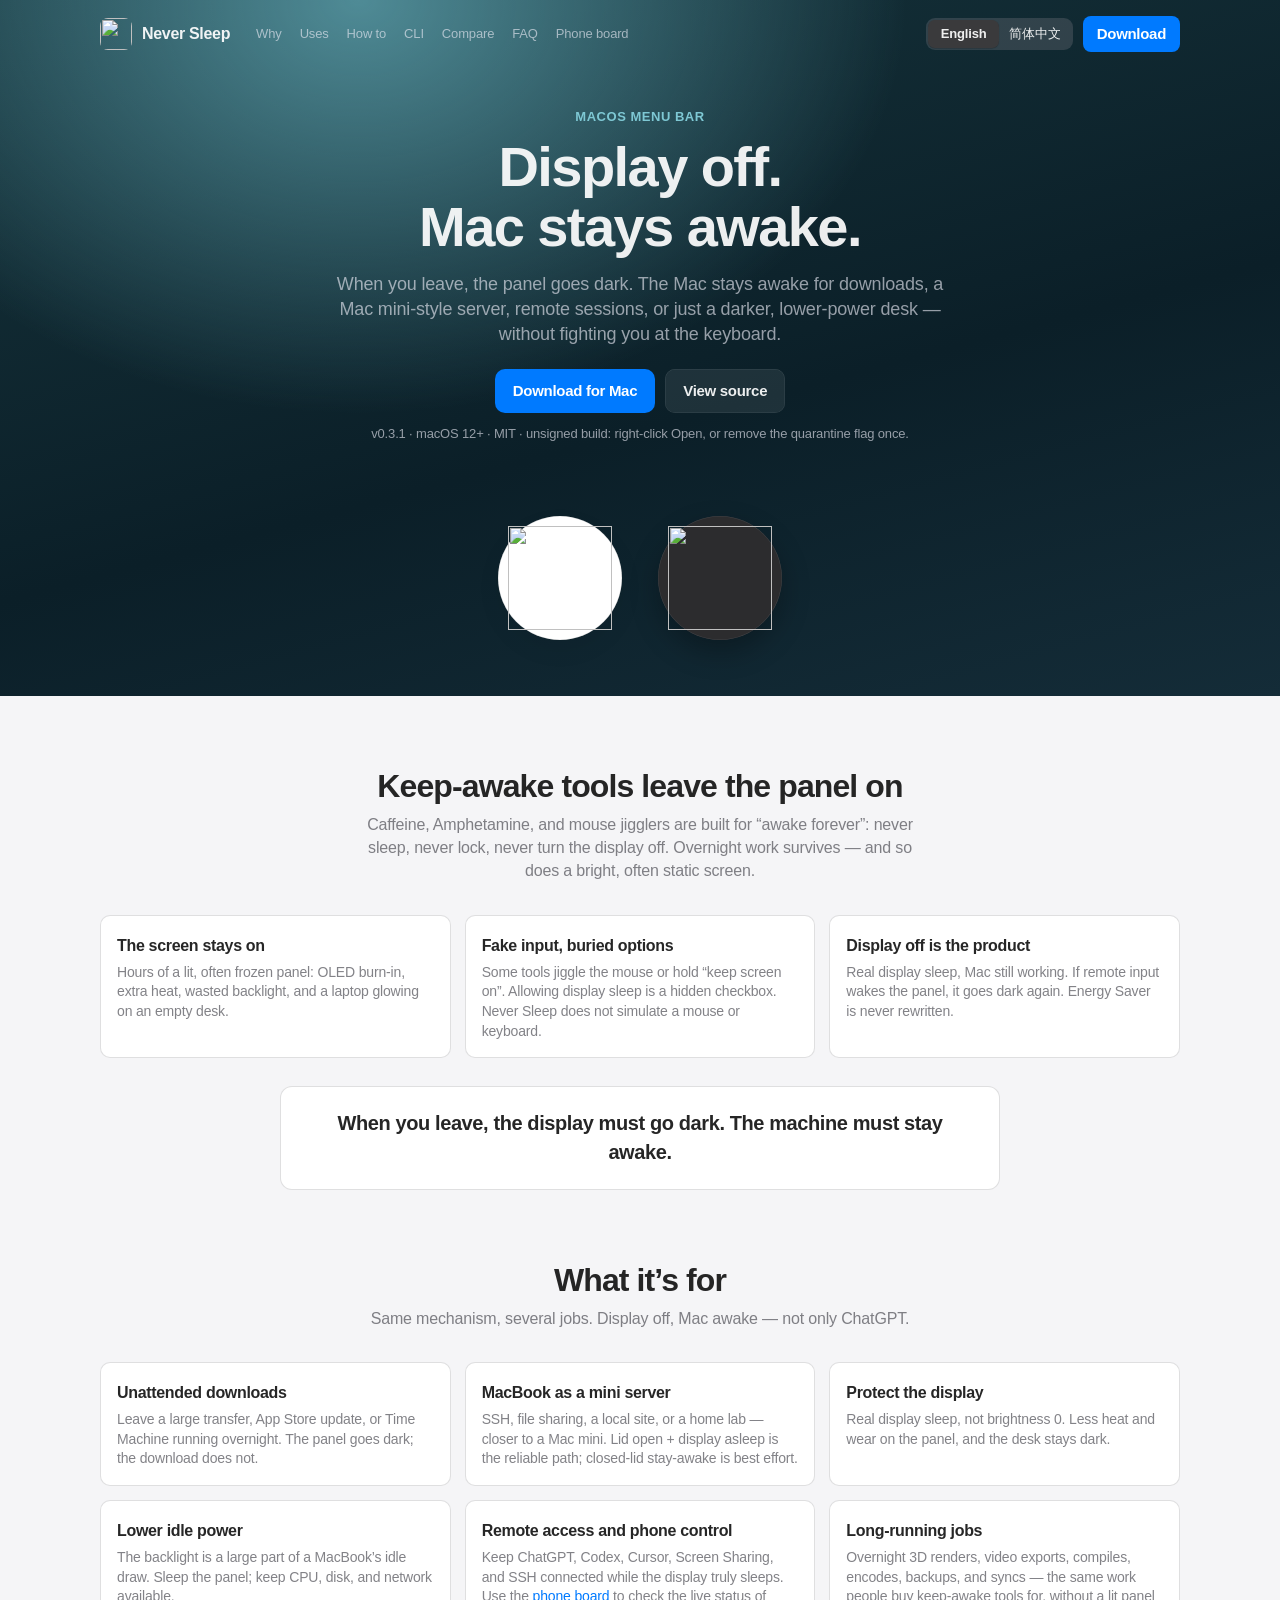
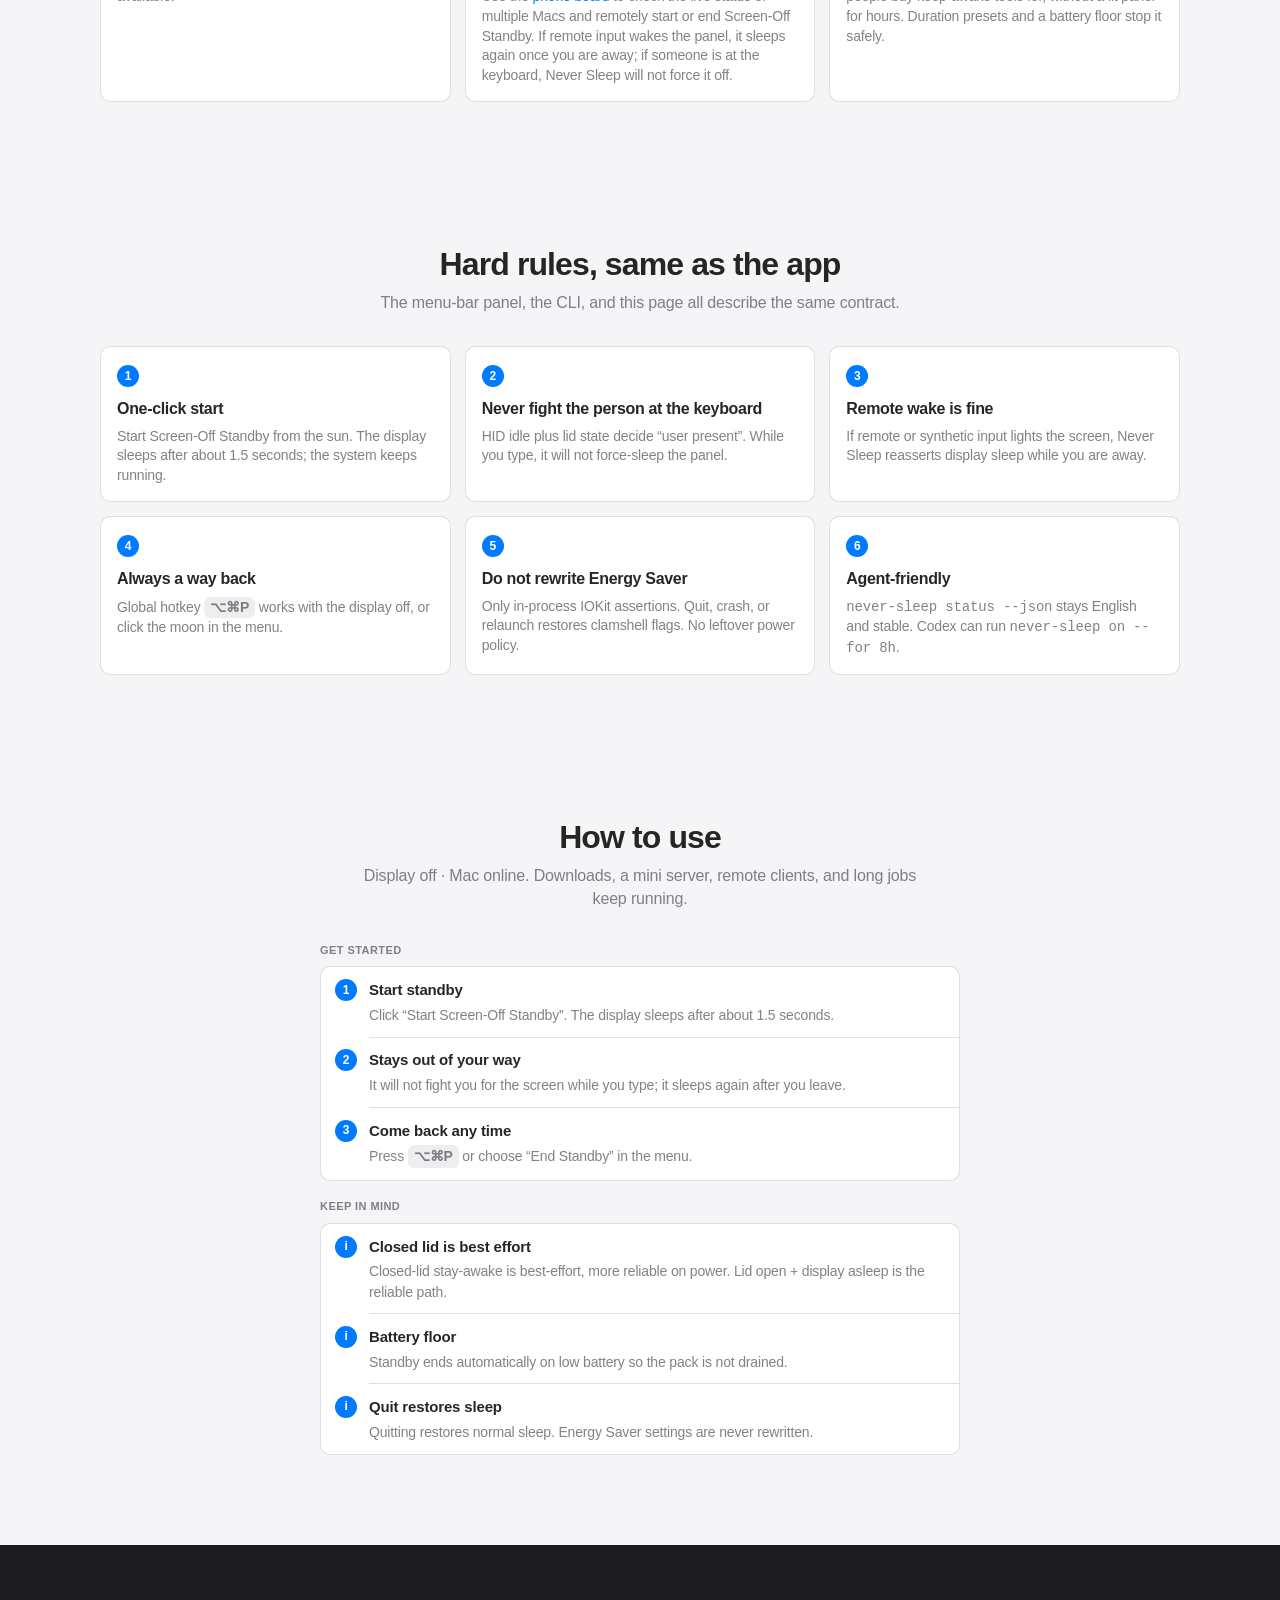
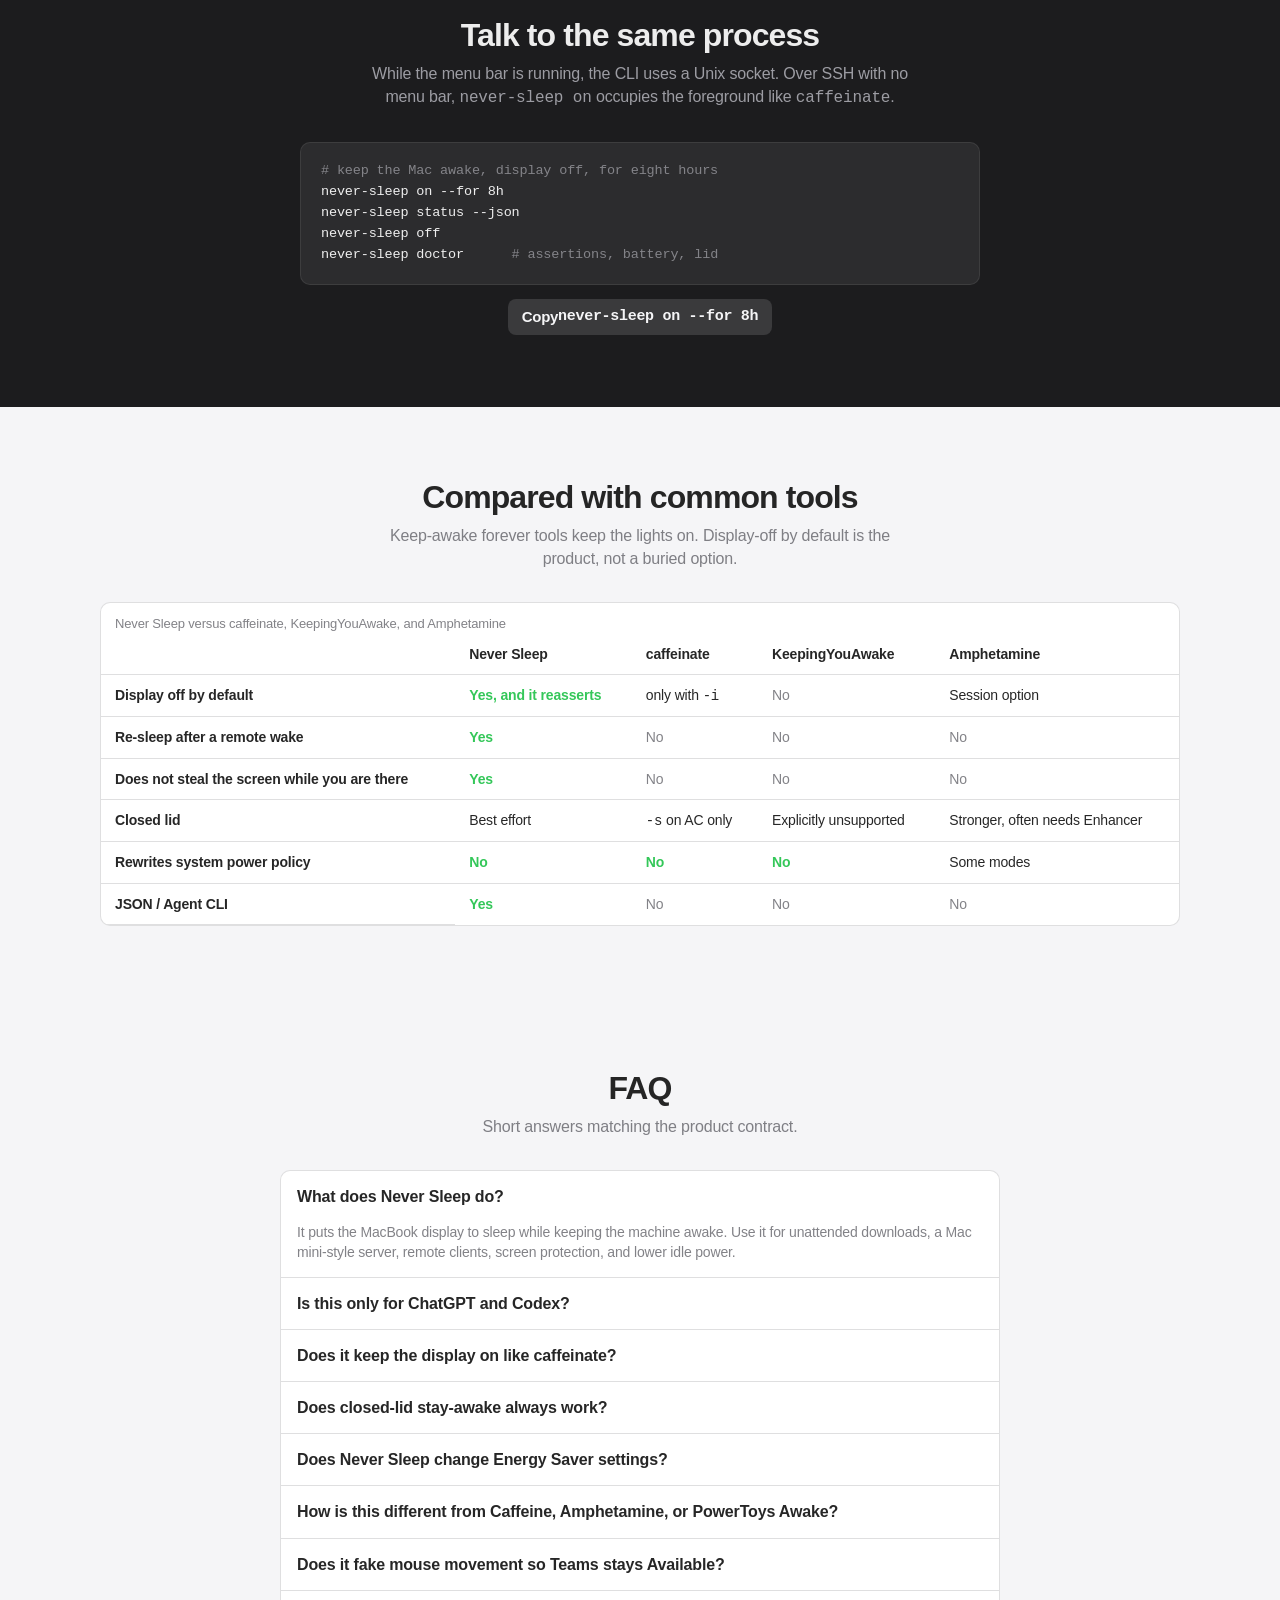
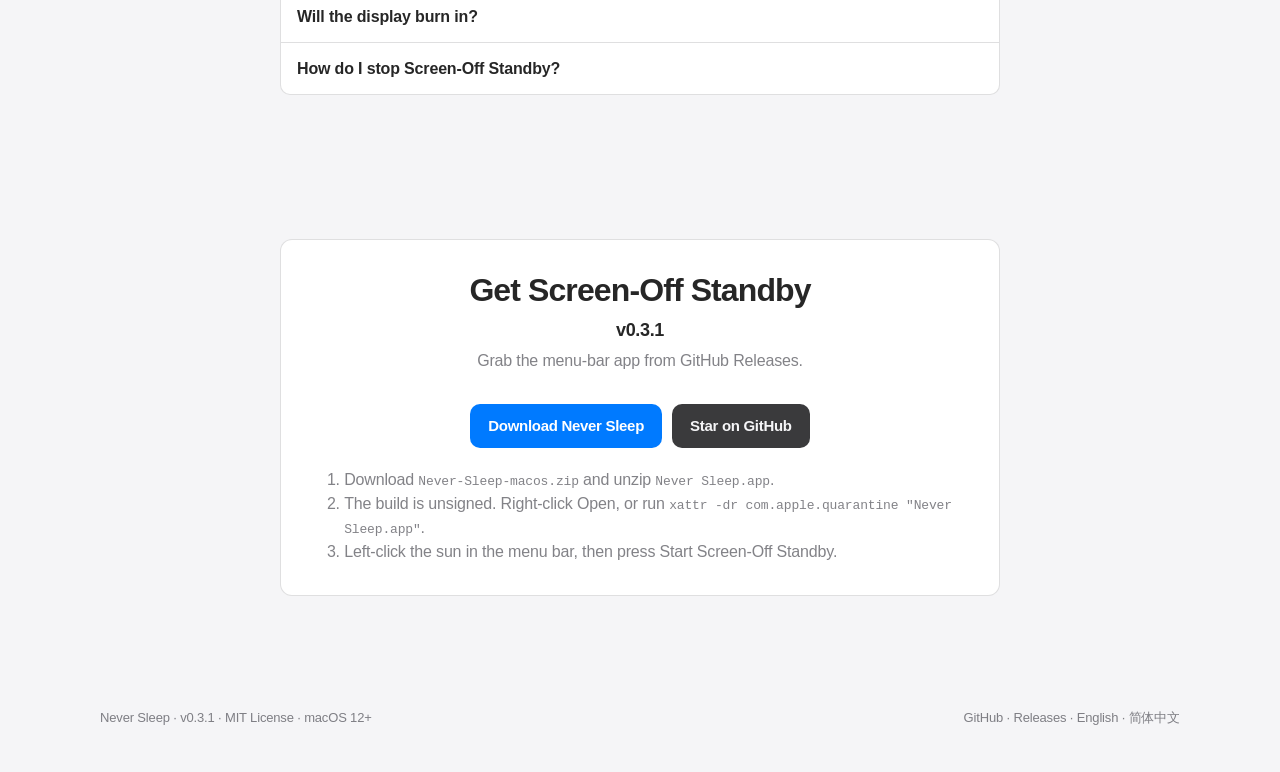
==== site/index.html @ 39f4ade2 "Bump version to 0.3.1 in Cargo files and update documentation" ====
<!DOCTYPE html>
<html lang="en">
<head>
  <meta charset="utf-8">
  <meta name="viewport" content="width=device-width, initial-scale=1">
  <title>Never Sleep — Display off, Mac stays awake</title>
  <meta name="description" content="Never Sleep keeps a MacBook awake with the display off — for downloads, a Mac mini-style server, remote sessions, and a darker, lower-power desk. One click from the menu bar. No Energy Saver rewrite.">
  <meta name="robots" content="index, follow">
  <meta name="theme-color" content="#0b1f28">
  <meta name="author" content="SeasonXue">
  <link rel="canonical" href="https://xyz-ai.app/never-sleep/">
  <link rel="alternate" hreflang="en" href="https://xyz-ai.app/never-sleep/">
  <link rel="alternate" hreflang="zh-Hans" href="https://xyz-ai.app/never-sleep/zh/">
  <link rel="alternate" hreflang="x-default" href="https://xyz-ai.app/never-sleep/">
  <link rel="icon" type="image/png" href="assets/favicon.png">
  <link rel="apple-touch-icon" href="assets/apple-touch-icon.png">
  <link rel="manifest" href="manifest.webmanifest">
  <meta property="og:type" content="website">
  <meta property="og:site_name" content="Never Sleep">
  <meta property="og:locale" content="en_US">
  <meta property="og:locale:alternate" content="zh_CN">
  <meta property="og:title" content="Never Sleep — Display off, Mac stays awake">
  <meta property="og:description" content="Keep a MacBook awake with the display off — downloads, a Mac mini-style server, remote sessions, or a darker desk. Menu bar one-click, Agent-friendly CLI.">
  <meta property="og:url" content="https://xyz-ai.app/never-sleep/">
  <meta property="og:image" content="https://xyz-ai.app/never-sleep/assets/og.png">
  <meta property="og:image:width" content="1200">
  <meta property="og:image:height" content="630">
  <meta property="og:image:alt" content="Never Sleep: engraved sun and moon beside the words Display off. Mac stays awake.">
  <meta name="twitter:card" content="summary_large_image">
  <meta name="twitter:title" content="Never Sleep — Display off, Mac stays awake">
  <meta name="twitter:description" content="Keep a MacBook awake with the display off — downloads, a mini server, remote sessions, or a darker desk.">
  <meta name="twitter:image" content="https://xyz-ai.app/never-sleep/assets/og.png">
  <link rel="stylesheet" href="assets/style.css">
  <script type="application/ld+json">
  {
    "@context": "https://schema.org",
    "@graph": [
      {
        "@type": "SoftwareApplication",
        "name": "Never Sleep",
        "description": "Keep a MacBook awake with the display off for unattended downloads, a Mac mini-style server, remote sessions, and a darker, lower-power desk.",
        "url": "https://xyz-ai.app/never-sleep/",
        "downloadUrl": "https://github.com/SeasonXue/mac-never-sleep/releases/latest",
        "image": "https://xyz-ai.app/never-sleep/assets/og.png",
        "applicationCategory": "UtilitiesApplication",
        "operatingSystem": "macOS 12+",
        "softwareVersion": "0.3.1",
        "inLanguage": ["en", "zh-Hans"],
        "license": "https://github.com/SeasonXue/mac-never-sleep/blob/main/LICENSE",
        "author": {
          "@type": "Person",
          "name": "SeasonXue",
          "url": "https://github.com/SeasonXue"
        },
        "offers": {
          "@type": "Offer",
          "price": "0",
          "priceCurrency": "USD"
        }
      },
      {
        "@type": "WebSite",
        "name": "Never Sleep",
        "url": "https://xyz-ai.app/never-sleep/",
        "inLanguage": "en",
        "publisher": { "@type": "Person", "name": "SeasonXue" }
      },
      {
        "@type": "FAQPage",
        "mainEntity": [
          {
            "@type": "Question",
            "name": "What does Never Sleep do?",
            "acceptedAnswer": {
              "@type": "Answer",
              "text": "It puts the MacBook display to sleep while keeping the machine awake. Use it for unattended downloads, a Mac mini-style server, remote clients, screen protection, and lower idle power."
            }
          },
          {
            "@type": "Question",
            "name": "Is this only for ChatGPT and Codex?",
            "acceptedAnswer": {
              "@type": "Answer",
              "text": "No. Remote agents are one job. People also use it for unattended downloads, leaving a MacBook running like a Mac mini, protecting the panel, and cutting idle power."
            }
          },
          {
            "@type": "Question",
            "name": "Does it keep the display on like caffeinate?",
            "acceptedAnswer": {
              "@type": "Answer",
              "text": "No. The default path is real display sleep, then it reasserts sleep if a remote agent wakes the panel while you are away."
            }
          },
          {
            "@type": "Question",
            "name": "Does closed-lid stay-awake always work?",
            "acceptedAnswer": {
              "@type": "Answer",
              "text": "Closed-lid stay-awake is best effort. Lid open plus display asleep is the reliable path."
            }
          },
          {
            "@type": "Question",
            "name": "Does Never Sleep change Energy Saver settings?",
            "acceptedAnswer": {
              "@type": "Answer",
              "text": "No. It only takes in-process IOKit assertions. Quit, crash, or relaunch restores clamshell flags. Energy Saver is never rewritten."
            }
          },
          {
            "@type": "Question",
            "name": "How is this different from Caffeine, Amphetamine, or PowerToys Awake?",
            "acceptedAnswer": {
              "@type": "Answer",
              "text": "Keep-awake tools keep the machine from sleeping. Many also keep the display on; PowerToys Awake only does that when Keep screen on is checked. Never Sleep keeps the Mac awake and puts the display to sleep. It does not simulate a mouse or keyboard, it reasserts display sleep if a remote session wakes the panel, and it never rewrites Energy Saver."
            }
          },
          {
            "@type": "Question",
            "name": "Does it fake mouse movement so Teams stays Available?",
            "acceptedAnswer": {
              "@type": "Answer",
              "text": "No. It does not simulate a mouse or keyboard. Presence spoofing is not a feature. HID idle still means a person is away."
            }
          },
          {
            "@type": "Question",
            "name": "Will the display burn in?",
            "acceptedAnswer": {
              "@type": "Answer",
              "text": "The default path is real display sleep, not a static bright frame. Overnight work does not leave the panel on for hours."
            }
          },
          {
            "@type": "Question",
            "name": "How do I stop Screen-Off Standby?",
            "acceptedAnswer": {
              "@type": "Answer",
              "text": "Press Option-Command-P, click End Standby in the menu bar, or run never-sleep off."
            }
          }
        ]
      }
    ]
  }
  </script>
</head>
<body>
  <a class="skip" href="#main">Skip to content</a>
  <header class="hero">
    <div class="wrap">
      <div class="nav">
        <a class="brand" href="./">
          <img src="assets/app-icon.png" width="32" height="32" alt="">
          <span class="brand-name">Never Sleep</span>
        </a>
        <nav class="nav-links" aria-label="Page">
          <a href="#why">Why</a>
          <a href="#uses">Uses</a>
          <a href="#how">How to</a>
          <a href="#cli">CLI</a>
          <a href="#compare">Compare</a>
          <a href="#faq">FAQ</a>
          <a href="board/">Phone board</a>
        </nav>
        <div class="nav-end">
          <div class="language-row" role="navigation" aria-label="Language">
            <a class="selected" href="./" aria-current="page">English</a>
            <a href="zh/" lang="zh-Hans" hreflang="zh-Hans">简体中文</a>
          </div>
          <a class="btn btn-primary" href="https://github.com/SeasonXue/mac-never-sleep/releases/latest">Download</a>
        </div>
      </div>
      <div class="hero-copy">
        <p class="kicker">macOS menu bar</p>
        <h1>Display off.<br>Mac stays awake.</h1>
        <p class="lede">When you leave, the panel goes dark. The Mac stays awake for downloads, a Mac mini-style server, remote sessions, or just a darker, lower-power desk — without fighting you at the keyboard.</p>
        <div class="cta-row">
          <a class="btn btn-primary btn-lg" href="https://github.com/SeasonXue/mac-never-sleep/releases/latest">Download for Mac</a>
          <a class="btn btn-ghost btn-lg" href="https://github.com/SeasonXue/mac-never-sleep">View source</a>
        </div>
        <p class="fine"><span data-release-tag>v0.3.1</span> · macOS 12+ · MIT · unsigned build: right-click Open, or remove the quarantine flag once.</p>
      </div>
      <div class="hero-stage">
        <div class="celestial" aria-hidden="true">
          <div class="coin sun"><img src="assets/sun.png" alt=""></div>
          <div class="coin moon"><img src="assets/moon.png" alt=""></div>
        </div>
      </div>
    </div>
  </header>

  <main id="main">
    <section class="section" id="why">
      <div class="wrap">
        <h2>Keep-awake tools leave the panel on</h2>
        <p class="section-lead">Caffeine, Amphetamine, and mouse jigglers are built for “awake forever”: never sleep, never lock, never turn the display off. Overnight work survives — and so does a bright, often static screen.</p>
        <div class="grid">
          <article class="card feature">
            <h3>The screen stays on</h3>
            <p>Hours of a lit, often frozen panel: OLED burn-in, extra heat, wasted backlight, and a laptop glowing on an empty desk.</p>
          </article>
          <article class="card feature">
            <h3>Fake input, buried options</h3>
            <p>Some tools jiggle the mouse or hold “keep screen on”. Allowing display sleep is a hidden checkbox. Never Sleep does not simulate a mouse or keyboard.</p>
          </article>
          <article class="card feature">
            <h3>Display off is the product</h3>
            <p>Real display sleep, Mac still working. If remote input wakes the panel, it goes dark again. Energy Saver is never rewritten.</p>
          </article>
        </div>
        <blockquote class="quote">When you leave, the display must go dark. The machine must stay awake.</blockquote>
      </div>
    </section>

    <section class="section" id="uses" style="padding-top:0">
      <div class="wrap">
        <h2>What it’s for</h2>
        <p class="section-lead">Same mechanism, several jobs. Display off, Mac awake — not only ChatGPT.</p>
        <div class="grid">
          <article class="card feature">
            <h3>Unattended downloads</h3>
            <p>Leave a large transfer, App Store update, or Time Machine running overnight. The panel goes dark; the download does not.</p>
          </article>
          <article class="card feature">
            <h3>MacBook as a mini server</h3>
            <p>SSH, file sharing, a local site, or a home lab — closer to a Mac mini. Lid open + display asleep is the reliable path; closed-lid stay-awake is best effort.</p>
          </article>
          <article class="card feature">
            <h3>Protect the display</h3>
            <p>Real display sleep, not brightness 0. Less heat and wear on the panel, and the desk stays dark.</p>
          </article>
          <article class="card feature">
            <h3>Lower idle power</h3>
            <p>The backlight is a large part of a MacBook’s idle draw. Sleep the panel; keep CPU, disk, and network available.</p>
          </article>
          <article class="card feature">
            <h3>Remote access and phone control</h3>
            <p>Keep ChatGPT, Codex, Cursor, Screen Sharing, and SSH connected while the display truly sleeps. Use the <a href="board/">phone board</a> to check the live status of multiple Macs and remotely start or end Screen-Off Standby. If remote input wakes the panel, it sleeps again once you are away; if someone is at the keyboard, Never Sleep will not force it off.</p>
          </article>
          <article class="card feature">
            <h3>Long-running jobs</h3>
            <p>Overnight 3D renders, video exports, compiles, encodes, backups, and syncs — the same work people buy keep-awake tools for, without a lit panel for hours. Duration presets and a battery floor stop it safely.</p>
          </article>
        </div>
      </div>
    </section>

    <section class="section" id="features">
      <div class="wrap">
        <h2>Hard rules, same as the app</h2>
        <p class="section-lead">The menu-bar panel, the CLI, and this page all describe the same contract.</p>
        <div class="grid">
          <article class="card feature">
            <span class="index">1</span>
            <h3>One-click start</h3>
            <p>Start Screen-Off Standby from the sun. The display sleeps after about 1.5 seconds; the system keeps running.</p>
          </article>
          <article class="card feature">
            <span class="index">2</span>
            <h3>Never fight the person at the keyboard</h3>
            <p>HID idle plus lid state decide “user present”. While you type, it will not force-sleep the panel.</p>
          </article>
          <article class="card feature">
            <span class="index">3</span>
            <h3>Remote wake is fine</h3>
            <p>If remote or synthetic input lights the screen, Never Sleep reasserts display sleep while you are away.</p>
          </article>
          <article class="card feature">
            <span class="index">4</span>
            <h3>Always a way back</h3>
            <p>Global hotkey <kbd>⌥⌘P</kbd> works with the display off, or click the moon in the menu.</p>
          </article>
          <article class="card feature">
            <span class="index">5</span>
            <h3>Do not rewrite Energy Saver</h3>
            <p>Only in-process IOKit assertions. Quit, crash, or relaunch restores clamshell flags. No leftover power policy.</p>
          </article>
          <article class="card feature">
            <span class="index">6</span>
            <h3>Agent-friendly</h3>
            <p><code>never-sleep status --json</code> stays English and stable. Codex can run <code>never-sleep on --for 8h</code>.</p>
          </article>
        </div>
      </div>
    </section>

    <section class="section" id="how">
      <div class="wrap">
        <h2>How to use</h2>
        <p class="section-lead">Display off · Mac online. Downloads, a mini server, remote clients, and long jobs keep running.</p>
        <p class="help-section">Get started</p>
        <div class="card steps">
          <div class="help-item">
            <span class="index">1</span>
            <div>
              <h3>Start standby</h3>
              <p>Click “Start Screen-Off Standby”. The display sleeps after about 1.5 seconds.</p>
            </div>
          </div>
          <div class="help-item">
            <span class="index">2</span>
            <div>
              <h3>Stays out of your way</h3>
              <p>It will not fight you for the screen while you type; it sleeps again after you leave.</p>
            </div>
          </div>
          <div class="help-item">
            <span class="index">3</span>
            <div>
              <h3>Come back any time</h3>
              <p>Press <kbd>⌥⌘P</kbd> or choose “End Standby” in the menu.</p>
            </div>
          </div>
        </div>
        <p class="help-section">Keep in mind</p>
        <div class="card steps">
          <div class="help-item">
            <span class="index" aria-hidden="true">i</span>
            <div>
              <h3>Closed lid is best effort</h3>
              <p>Closed-lid stay-awake is best-effort, more reliable on power. Lid open + display asleep is the reliable path.</p>
            </div>
          </div>
          <div class="help-item">
            <span class="index" aria-hidden="true">i</span>
            <div>
              <h3>Battery floor</h3>
              <p>Standby ends automatically on low battery so the pack is not drained.</p>
            </div>
          </div>
          <div class="help-item">
            <span class="index" aria-hidden="true">i</span>
            <div>
              <h3>Quit restores sleep</h3>
              <p>Quitting restores normal sleep. Energy Saver settings are never rewritten.</p>
            </div>
          </div>
        </div>
      </div>
    </section>

    <section class="section cli" id="cli">
      <div class="wrap">
        <h2>Talk to the same process</h2>
        <p class="section-lead">While the menu bar is running, the CLI uses a Unix socket. Over SSH with no menu bar, <code>never-sleep on</code> occupies the foreground like <code>caffeinate</code>.</p>
        <div class="terminal">
          <pre><span class="cmt"># keep the Mac awake, display off, for eight hours</span>
never-sleep on --for 8h
never-sleep status --json
never-sleep off
never-sleep doctor      <span class="cmt"># assertions, battery, lid</span></pre>
        </div>
        <div class="copy-row">
          <button class="btn btn-dark" type="button" data-copy="never-sleep on --for 8h">Copy <code>never-sleep on --for 8h</code></button>
        </div>
      </div>
    </section>

    <section class="section" id="compare">
      <div class="wrap">
        <h2>Compared with common tools</h2>
        <p class="section-lead">Keep-awake forever tools keep the lights on. Display-off by default is the product, not a buried option.</p>
        <div class="table-wrap">
          <table>
            <caption>Never Sleep versus caffeinate, KeepingYouAwake, and Amphetamine</caption>
            <thead>
              <tr>
                <th scope="col"></th>
                <th scope="col">Never Sleep</th>
                <th scope="col">caffeinate</th>
                <th scope="col">KeepingYouAwake</th>
                <th scope="col">Amphetamine</th>
              </tr>
            </thead>
            <tbody>
              <tr>
                <th scope="row">Display off by default</th>
                <td class="yes">Yes, and it reasserts</td>
                <td>only with <code>-i</code></td>
                <td class="no">No</td>
                <td>Session option</td>
              </tr>
              <tr>
                <th scope="row">Re-sleep after a remote wake</th>
                <td class="yes">Yes</td>
                <td class="no">No</td>
                <td class="no">No</td>
                <td class="no">No</td>
              </tr>
              <tr>
                <th scope="row">Does not steal the screen while you are there</th>
                <td class="yes">Yes</td>
                <td class="no">No</td>
                <td class="no">No</td>
                <td class="no">No</td>
              </tr>
              <tr>
                <th scope="row">Closed lid</th>
                <td>Best effort</td>
                <td><code>-s</code> on AC only</td>
                <td>Explicitly unsupported</td>
                <td>Stronger, often needs Enhancer</td>
              </tr>
              <tr>
                <th scope="row">Rewrites system power policy</th>
                <td class="yes">No</td>
                <td class="yes">No</td>
                <td class="yes">No</td>
                <td>Some modes</td>
              </tr>
              <tr>
                <th scope="row">JSON / Agent CLI</th>
                <td class="yes">Yes</td>
                <td class="no">No</td>
                <td class="no">No</td>
                <td class="no">No</td>
              </tr>
            </tbody>
          </table>
        </div>
      </div>
    </section>

    <section class="section" id="faq">
      <div class="wrap">
        <h2>FAQ</h2>
        <p class="section-lead">Short answers matching the product contract.</p>
        <div class="faq">
          <details open>
            <summary>What does Never Sleep do?</summary>
            <p>It puts the MacBook display to sleep while keeping the machine awake. Use it for unattended downloads, a Mac mini-style server, remote clients, screen protection, and lower idle power.</p>
          </details>
          <details>
            <summary>Is this only for ChatGPT and Codex?</summary>
            <p>No. Remote agents are one job. People also use it for unattended downloads, leaving a MacBook running like a Mac mini, protecting the panel, and cutting idle power.</p>
          </details>
          <details>
            <summary>Does it keep the display on like caffeinate?</summary>
            <p>No. The default path is real display sleep, then it reasserts sleep if a remote agent wakes the panel while you are away.</p>
          </details>
          <details>
            <summary>Does closed-lid stay-awake always work?</summary>
            <p>Closed-lid stay-awake is best effort. Lid open plus display asleep is the reliable path.</p>
          </details>
          <details>
            <summary>Does Never Sleep change Energy Saver settings?</summary>
            <p>No. It only takes in-process IOKit assertions. Quit, crash, or relaunch restores clamshell flags. Energy Saver is never rewritten.</p>
          </details>
          <details>
            <summary>How is this different from Caffeine, Amphetamine, or PowerToys Awake?</summary>
            <p>Keep-awake tools keep the machine from sleeping. Many also keep the display on; PowerToys Awake only does that when Keep screen on is checked. Never Sleep keeps the Mac awake and puts the display to sleep. It does not simulate a mouse or keyboard, it reasserts display sleep if a remote session wakes the panel, and it never rewrites Energy Saver.</p>
          </details>
          <details>
            <summary>Does it fake mouse movement so Teams stays Available?</summary>
            <p>No. It does not simulate a mouse or keyboard. Presence spoofing is not a feature. HID idle still means a person is away.</p>
          </details>
          <details>
            <summary>Will the display burn in?</summary>
            <p>The default path is real display sleep, not a static bright frame. Overnight work does not leave the panel on for hours.</p>
          </details>
          <details>
            <summary>How do I stop Screen-Off Standby?</summary>
            <p>Press <kbd>⌥⌘P</kbd>, click End Standby in the menu bar, or run <code>never-sleep off</code>.</p>
          </details>
        </div>
      </div>
    </section>

    <section class="section get" id="download">
      <div class="wrap">
        <div class="card-block">
          <h2>Get Screen-Off Standby</h2>
          <p class="release-ver"><a href="https://github.com/SeasonXue/mac-never-sleep/releases/latest" data-release-tag>v0.3.1</a></p>
          <p class="section-lead">Grab the menu-bar app from GitHub Releases.</p>
          <div class="cta-row">
            <a class="btn btn-primary btn-lg" href="https://github.com/SeasonXue/mac-never-sleep/releases/latest">Download Never Sleep</a>
            <a class="btn btn-dark btn-lg" href="https://github.com/SeasonXue/mac-never-sleep">Star on GitHub</a>
          </div>
          <ol>
            <li>Download <code>Never-Sleep-macos.zip</code> and unzip <code>Never Sleep.app</code>.</li>
            <li>The build is unsigned. Right-click Open, or run <code>xattr -dr com.apple.quarantine "Never Sleep.app"</code>.</li>
            <li>Left-click the sun in the menu bar, then press Start Screen-Off Standby.</li>
          </ol>
        </div>
      </div>
    </section>
  </main>

  <footer class="site-footer">
    <div class="wrap">
      <p>Never Sleep · <span data-release-tag>v0.3.1</span> · MIT License · macOS 12+</p>
      <p>
        <a href="https://github.com/SeasonXue/mac-never-sleep">GitHub</a>
        · <a href="https://github.com/SeasonXue/mac-never-sleep/releases/latest">Releases</a>
        · <a href="./">English</a>
        · <a href="zh/" lang="zh-Hans" hreflang="zh-Hans">简体中文</a>
      </p>
    </div>
  </footer>
  <script src="assets/site.js" defer></script>
</body>
</html>
---- site/assets/style.css ----
:root {
  color-scheme: light;
  font-family: -apple-system, BlinkMacSystemFont, "SF Pro Text", "SF Pro Display",
    "Helvetica Neue", sans-serif;
  --bg: #f5f5f7;
  --ink: rgba(0, 0, 0, .85);
  --muted: rgba(60, 60, 67, .64);
  --hairline: rgba(60, 60, 67, .16);
  --stroke: rgba(0, 0, 0, .12);
  --rim: rgba(0, 0, 0, .16);
  --surface: #ffffff;
  --surface-solid: #ffffff;
  --surface-hover: rgba(0, 0, 0, .05);
  --fill: rgba(118, 118, 128, .12);
  --accent: #007aff;
  --accent-ink: #fff;
  --switch-on: #34c759;
  --warning: #c93400;
  --hero-ink: rgba(255, 255, 255, .92);
  --hero-muted: rgba(235, 235, 245, .62);
  --max: 1080px;
  --radius: 12px;
  --card: 10px;
}

* { box-sizing: border-box; }
html { scroll-behavior: smooth; }
body {
  margin: 0;
  color: var(--ink);
  background: var(--bg);
  -webkit-font-smoothing: antialiased;
  line-height: 1.45;
  letter-spacing: -.01em;
}

img { max-width: 100%; height: auto; display: block; }
a { color: var(--accent); text-decoration: none; }
a:hover { text-decoration: underline; }
button, .btn { font: inherit; }

.skip {
  position: absolute;
  left: 12px;
  top: -40px;
  z-index: 20;
  padding: 8px 12px;
  border-radius: 8px;
  color: var(--accent-ink);
  background: var(--accent);
}
.skip:focus { top: 12px; }

.wrap {
  width: min(var(--max), calc(100% - 40px));
  margin: 0 auto;
}

.hero {
  color: var(--hero-ink);
  background:
    radial-gradient(ellipse at 28% 0%, #4f8b96 0%, transparent 42%),
    linear-gradient(165deg, #16343c, #0b1f28 58%, #142c38);
  color-scheme: dark;
}

.nav {
  display: flex;
  align-items: center;
  gap: 18px;
  padding: 16px 0 8px;
}
.brand {
  display: flex;
  align-items: center;
  gap: 10px;
  color: inherit;
  font-weight: 650;
  letter-spacing: -.02em;
  text-decoration: none;
}
.brand img { width: 32px; height: 32px; border-radius: 8px; }
.brand:hover { text-decoration: none; opacity: .88; }
.nav-links {
  display: flex;
  gap: 18px;
  margin-left: 8px;
  font-size: 13px;
  font-weight: 510;
}
.nav-links a { color: var(--hero-muted); text-decoration: none; }
.nav-links a:hover { color: var(--hero-ink); }
.nav-end {
  display: flex;
  align-items: center;
  gap: 10px;
  margin-left: auto;
}

.language-row {
  display: grid;
  grid-template-columns: 1fr 1fr;
  gap: 0;
  padding: 2px;
  border-radius: 9px;
  background: rgba(120, 120, 128, .32);
}
.language-row a {
  height: 28px;
  padding: 0 10px;
  border-radius: 7px;
  color: var(--hero-ink);
  background: transparent;
  font-size: 13px;
  font-weight: 500;
  line-height: 28px;
  text-align: center;
  text-decoration: none;
  white-space: nowrap;
}
.language-row a.selected {
  background: #3a3a3c;
  box-shadow: 0 0.5px 1px rgba(0, 0, 0, .28);
  font-weight: 600;
}

.btn {
  display: inline-flex;
  align-items: center;
  justify-content: center;
  height: 36px;
  padding: 0 14px;
  border: 0;
  border-radius: 8px;
  font-size: 15px;
  font-weight: 600;
  letter-spacing: -.02em;
  text-decoration: none;
  cursor: pointer;
  transition: filter 120ms ease, transform 120ms ease, background 180ms ease;
}
.btn:hover { text-decoration: none; filter: brightness(1.06); }
.btn:active { transform: translateY(0.5px); filter: brightness(.96); }
.btn-primary { color: var(--accent-ink); background: var(--accent); }
.btn-dark {
  color: #f5f5f7;
  background: #3a3a3c;
}
.btn-ghost {
  color: var(--hero-ink);
  background: rgba(255, 255, 255, .08);
  box-shadow: inset 0 0 0 0.5px rgba(255, 255, 255, .12);
}
.btn-lg { height: 44px; padding: 0 18px; border-radius: 10px; }

.hero-copy { padding: 48px 0 28px; text-align: center; }
.kicker {
  margin: 0 0 10px;
  color: #7ec8d4;
  font-size: 13px;
  font-weight: 600;
  letter-spacing: .04em;
  text-transform: uppercase;
}
html[lang="zh-Hans"] .kicker {
  letter-spacing: -.01em;
  text-transform: none;
}
.hero-copy h1 {
  margin: 0;
  font-size: clamp(36px, 6vw, 56px);
  line-height: 1.08;
  font-weight: 650;
  letter-spacing: -.028em;
}
.lede {
  max-width: 640px;
  margin: 14px auto 0;
  color: var(--hero-muted);
  font-size: 18px;
  line-height: 1.4;
}
.cta-row {
  display: flex;
  flex-wrap: wrap;
  justify-content: center;
  gap: 10px;
  margin-top: 22px;
}
.fine {
  max-width: 52rem;
  margin: 12px auto 0;
  color: var(--hero-muted);
  font-size: 13px;
}
.fine code, .get code, td code {
  overflow-wrap: anywhere;
}
.brand-name { white-space: nowrap; }

.hero-stage { padding: 8px 0 56px; }
.celestial {
  display: flex;
  justify-content: center;
  gap: 36px;
  margin-top: 36px;
}
.coin {
  width: 124px;
  height: 124px;
  padding: 10px;
  border-radius: 50%;
}
.coin.sun {
  background: #ffffff;
  box-shadow:
    inset 0 0 0 0.5px rgba(60, 60, 67, .16),
    0 10px 24px rgba(0, 0, 0, .06);
}
.coin.moon {
  background: #2c2c2e;
  box-shadow:
    inset 0 0 0 0.5px rgba(84, 84, 88, .55),
    0 12px 28px rgba(0, 0, 0, .28);
}
.coin img { width: 100%; height: 100%; object-fit: contain; }

.section { padding: 72px 0; }
.section h2 {
  margin: 0 0 8px;
  font-size: 32px;
  line-height: 1.15;
  font-weight: 650;
  letter-spacing: -.028em;
  text-align: center;
}
.section-lead {
  max-width: 560px;
  margin: 0 auto 32px;
  color: var(--muted);
  text-align: center;
  font-size: 16px;
}

.quote {
  max-width: 720px;
  margin: 28px auto 0;
  padding: 22px 24px;
  border: 0.5px solid var(--hairline);
  border-radius: var(--radius);
  background: var(--surface);
  font-size: 20px;
  font-weight: 590;
  letter-spacing: -.02em;
  text-align: center;
}

.grid {
  display: grid;
  grid-template-columns: repeat(3, 1fr);
  gap: 14px;
}
.card {
  overflow: hidden;
  border: 0.5px solid var(--hairline);
  border-radius: var(--card);
  background: var(--surface);
}
.index {
  display: grid;
  place-items: center;
  width: 22px;
  height: 22px;
  border-radius: 999px;
  color: #fff;
  background: var(--accent);
  font-size: 12px;
  font-weight: 700;
  font-variant-numeric: tabular-nums;
}
.feature {
  padding: 18px 16px 16px;
}
.feature .index { margin-bottom: 10px; }
.feature h3 {
  margin: 0 0 6px;
  font-size: 16px;
  font-weight: 650;
  letter-spacing: -.02em;
}
.feature p {
  margin: 0;
  color: var(--muted);
  font-size: 14px;
  line-height: 1.4;
}

.help-section {
  max-width: 640px;
  margin: 0 auto 8px;
  color: var(--muted);
  font-size: 11px;
  font-weight: 590;
  letter-spacing: .04em;
  text-transform: uppercase;
}
html[lang="zh-Hans"] .help-section {
  font-size: 12px;
  font-weight: 510;
  letter-spacing: -.01em;
  text-transform: none;
}
.steps { max-width: 640px; margin: 0 auto 18px; }
.help-item {
  position: relative;
  display: grid;
  grid-template-columns: 22px 1fr;
  gap: 12px;
  align-items: start;
  padding: 12px 14px;
}
.help-item:not(:last-child)::after {
  content: "";
  position: absolute;
  left: 48px;
  right: 0;
  bottom: 0;
  height: 0.5px;
  background: var(--hairline);
}
.help-item h3 { margin: 0 0 4px; font-size: 15px; font-weight: 650; }
.help-item p { margin: 0; color: var(--muted); font-size: 14px; }
kbd, .kbd {
  display: inline-block;
  padding: 1px 6px;
  border-radius: 6px;
  background: var(--fill);
  font: inherit;
  font-weight: 600;
  font-variant-numeric: tabular-nums;
}

.cli {
  color: rgba(255, 255, 255, .92);
  background: #1c1c1e;
  color-scheme: dark;
}
.cli h2 { color: inherit; }
.cli .section-lead { color: rgba(235, 235, 245, .62); }
.terminal {
  max-width: 680px;
  margin: 0 auto;
  padding: 18px 20px;
  border: 0.5px solid rgba(255, 255, 255, .08);
  border-radius: var(--card);
  background: #2c2c2e;
  overflow-x: auto;
}
.terminal pre {
  margin: 0;
  font-family: ui-monospace, SFMono-Regular, Menlo, Monaco, Consolas, monospace;
  font-size: 13.5px;
  line-height: 1.55;
}
.terminal .cmt { color: rgba(235, 235, 245, .46); }
.copy-row { display: flex; justify-content: center; margin-top: 14px; }

.table-wrap {
  overflow-x: auto;
  border: 0.5px solid var(--hairline);
  border-radius: var(--card);
  background: var(--surface);
}
table {
  width: 100%;
  border-collapse: collapse;
  font-size: 14px;
}
caption {
  padding: 12px 14px 0;
  color: var(--muted);
  font-size: 13px;
  text-align: left;
}
th, td {
  padding: 10px 14px;
  border-bottom: 0.5px solid var(--hairline);
  text-align: left;
  vertical-align: top;
}
th { font-weight: 600; }
tr:last-child td { border-bottom: 0; }
td.yes { color: var(--switch-on); font-weight: 600; }
td.no { color: var(--muted); }

.faq { max-width: 720px; margin: 0 auto; }
details {
  border: 0.5px solid var(--hairline);
  border-bottom: 0;
  background: var(--surface);
}
details:first-child { border-radius: var(--card) var(--card) 0 0; }
details:last-child {
  border-bottom: 0.5px solid var(--hairline);
  border-radius: 0 0 var(--card) var(--card);
}
summary {
  padding: 14px 16px;
  font-weight: 600;
  cursor: pointer;
  list-style: none;
}
summary::-webkit-details-marker { display: none; }
details p {
  margin: 0;
  padding: 0 16px 14px;
  color: var(--muted);
  font-size: 14px;
}

.get {
  text-align: center;
}
.get .card-block {
  max-width: 720px;
  margin: 0 auto;
  padding: 32px 36px;
  border: 0.5px solid var(--hairline);
  border-radius: var(--radius);
  background: var(--surface);
}
.get ol {
  display: block;
  width: fit-content;
  max-width: 100%;
  margin: 20px auto 0;
  padding: 0 0.4em 0 1.7em;
  color: var(--muted);
  text-align: left;
}
.release-ver {
  margin: 0 0 6px;
  font-size: 18px;
  font-weight: 650;
  letter-spacing: -.02em;
}
.release-ver a {
  color: inherit;
  text-decoration: none;
}
.release-ver a:hover { text-decoration: underline; }

.site-footer {
  padding: 28px 0 40px;
  color: var(--muted);
  font-size: 13px;
}
.site-footer .wrap {
  display: flex;
  flex-wrap: wrap;
  gap: 10px 18px;
  align-items: center;
  justify-content: space-between;
}
.site-footer a { color: var(--muted); }
.site-footer a:hover { color: var(--ink); }

.btn:focus-visible,
.language-row a:focus-visible,
.nav-links a:focus-visible,
.brand:focus-visible,
summary:focus-visible,
a:focus-visible {
  outline: 3px solid rgba(0, 122, 255, .48);
  outline-offset: 2px;
}

@media (max-width: 860px) {
  .nav-links { display: none; }
  .grid { grid-template-columns: 1fr; }
  #uses .grid { grid-template-columns: 1fr 1fr; }
}

@media (max-width: 560px) {
  .wrap { width: min(var(--max), calc(100% - 24px)); }
  #uses .grid { grid-template-columns: 1fr; }
  .nav { gap: 8px; }
  .brand-name { display: none; }
  .language-row a { padding: 0 8px; font-size: 12px; }
  .nav-end .btn { height: 32px; padding: 0 10px; font-size: 13px; }
  .hero-copy { padding-top: 28px; }
}

@media (prefers-reduced-motion: reduce) {
  html { scroll-behavior: auto; }
  .btn { transition: none; }
}

/* Phone status board — opaque cards, same tokens as the marketing pages. */
.board-page {
  min-height: 100dvh;
  background: var(--bg);
}
.board-page .hero { padding-bottom: 20px; }
.board-page .hero-copy { padding: 20px 0 8px; text-align: left; }
.board-page .hero-copy h1 { font-size: 28px; }
.board-page .lede { margin-left: 0; font-size: 15px; }
.board-main { padding: 16px 0 48px; }
.pair-form {
  display: flex;
  gap: 8px;
  margin: 12px 0 18px;
}
.pair-form input {
  flex: 1;
  min-width: 0;
  height: 44px;
  padding: 0 12px;
  border: 0.5px solid var(--stroke);
  border-radius: 10px;
  background: var(--surface);
  font: inherit;
  font-size: 16px;
  letter-spacing: 0.08em;
  text-transform: uppercase;
}
.device-list { display: flex; flex-direction: column; gap: 12px; }
.device-card {
  background: var(--surface);
  border-radius: var(--card);
  box-shadow: inset 0 0 0 0.5px var(--stroke);
  padding: 14px;
}
.device-head {
  display: flex;
  align-items: baseline;
  justify-content: space-between;
  gap: 10px;
  margin-bottom: 8px;
}
.device-name { font-weight: 650; font-size: 17px; letter-spacing: -0.02em; }
.device-online { font-size: 13px; font-weight: 600; color: var(--switch-on); }
.device-online.off { color: var(--muted); }
.device-meta {
  display: grid;
  grid-template-columns: 1fr 1fr;
  gap: 6px 12px;
  margin: 0 0 12px;
  font-size: 13px;
  color: var(--muted);
}
.device-meta strong { color: var(--ink); font-weight: 600; }
.device-actions { display: flex; gap: 8px; }
.device-actions .btn { flex: 1; height: 40px; }
.btn-danger { color: #fff; background: #c93400; }
.board-empty, .board-note, .board-error {
  font-size: 13px;
  color: var(--muted);
  margin: 0 0 12px;
}
.board-error { color: var(--warning); }
.device-card.offline .device-actions .btn { opacity: 0.55; }
.forget {
  margin-top: 8px;
  padding: 0;
  border: 0;
  background: none;
  color: var(--muted);
  font: inherit;
  font-size: 12px;
  cursor: pointer;
}


/* Phone controls share the native panel's state, coin and primary action. */
.board-page { background: #f5f5f7; color: #1c1c1e; font-family: -apple-system, BlinkMacSystemFont, "Segoe UI", sans-serif; }
.board-page .hero { background: transparent; color: inherit; }
.board-page .wrap { max-width: 760px; }
.board-page .hero-copy { text-align: center; padding-top: 24px; }
.board-page .lede, .board-note, .board-empty { color: #6e6e73; }
.board-page .hero-copy h1 { font-size: clamp(24px, 5vw, 32px); letter-spacing: -.03em; }
.board-page .pair-form { background: white; padding: 12px; border-radius: 12px; }
.board-page .pair-form input { background: #f5f5f7; color: #1c1c1e; min-width: 0; border: 1px solid #d2d2d7; border-radius: 8px; }
.board-page .btn { min-height: 44px; border-radius: 9px; font-weight: 600; }
.board-page .btn-primary { background: #007aff; color: white; border: 0; }
.board-page .device-list { display: grid; grid-template-columns: repeat(auto-fit,minmax(min(100%,300px),1fr)); gap: 20px; }
.board-page .device-card { background: #f5f5f7; color: #1c1c1e; border: 1px solid #dedee3; border-radius: 18px; padding: 20px; box-shadow: 0 8px 24px #00000008; }
.board-page .device-card.active { background: #1c1c1e; color: #f5f5f7; border-color: #333; }
.device-coin { display: block; width: 124px; height: 124px; object-fit: contain; padding: 10px; margin: 20px auto 12px; border-radius: 50%; background: white; border: 1px solid #e5e5e7; }
.active .device-coin { background: #29292c; border-color: #444; }
.device-status { text-align: center; font-size: 24px; margin: 0 0 20px; }
.board-page .device-meta { background: white; color: #6e6e73; border-radius: 8px; gap: 0; padding: 0; display: grid; grid-template-columns: 1fr 1fr; overflow: hidden; }
.board-page .device-meta > div { padding: 10px; border-bottom: 1px solid #eee; font-size: 12px; }
.board-page .active .device-meta { background: #2c2c2e; color: #ccc; }
.board-page .active .device-meta > div { border-color: #3a3a3c; }
.board-page .device-actions { display: block; margin-top: 20px; }
.board-page .device-actions button { width: 100%; }
.board-page .btn-danger { background: #f5f5f7; color: #1c1c1e; border: 1px solid #ddd; }
.board-page .forget { display: block; margin: 16px auto 0; color: #86868b; min-height: 44px; }
.board-page [hidden] { display: none !important; }
.board-page button:focus-visible, .board-page input:focus-visible { outline: 3px solid #007aff; outline-offset: 3px; }
@media(max-width: 440px) { .board-page .pair-form { flex-direction: column; } .board-page .pair-form input, .board-page .pair-form button { width: 100%; } }
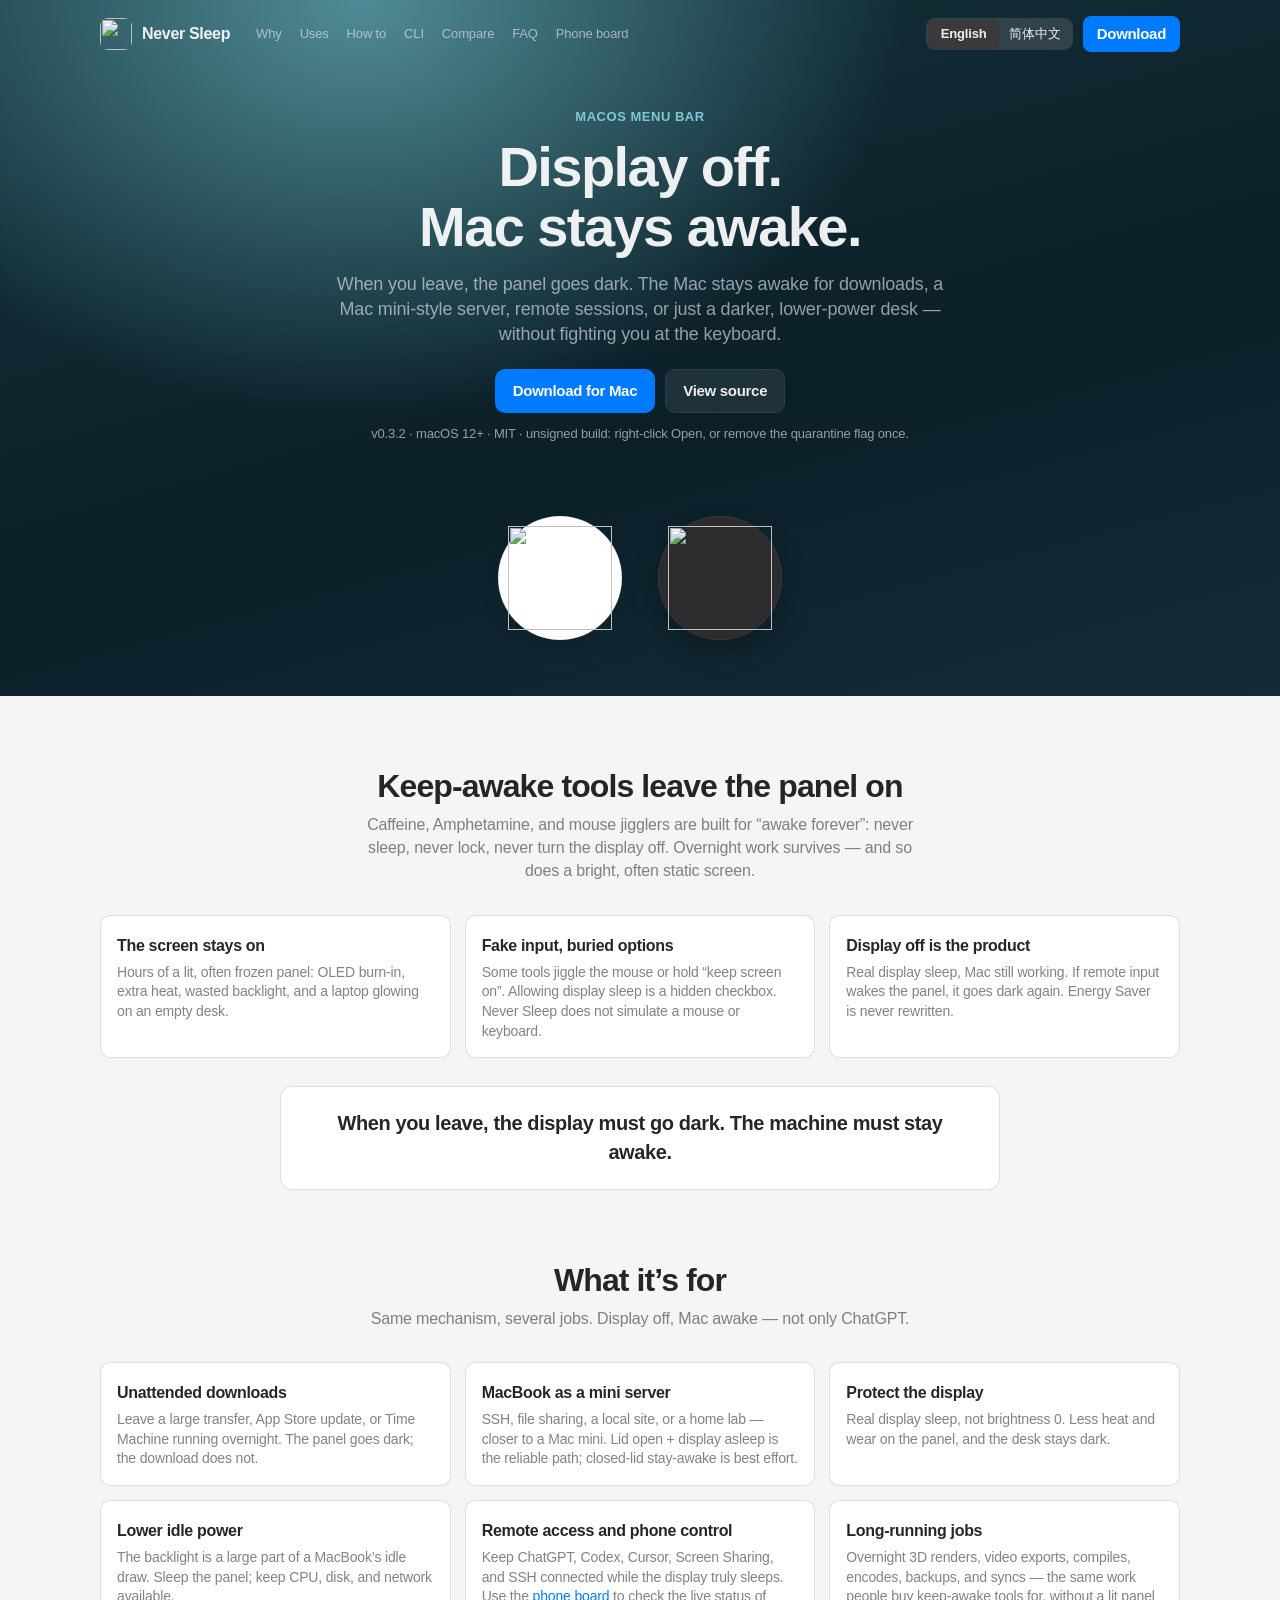
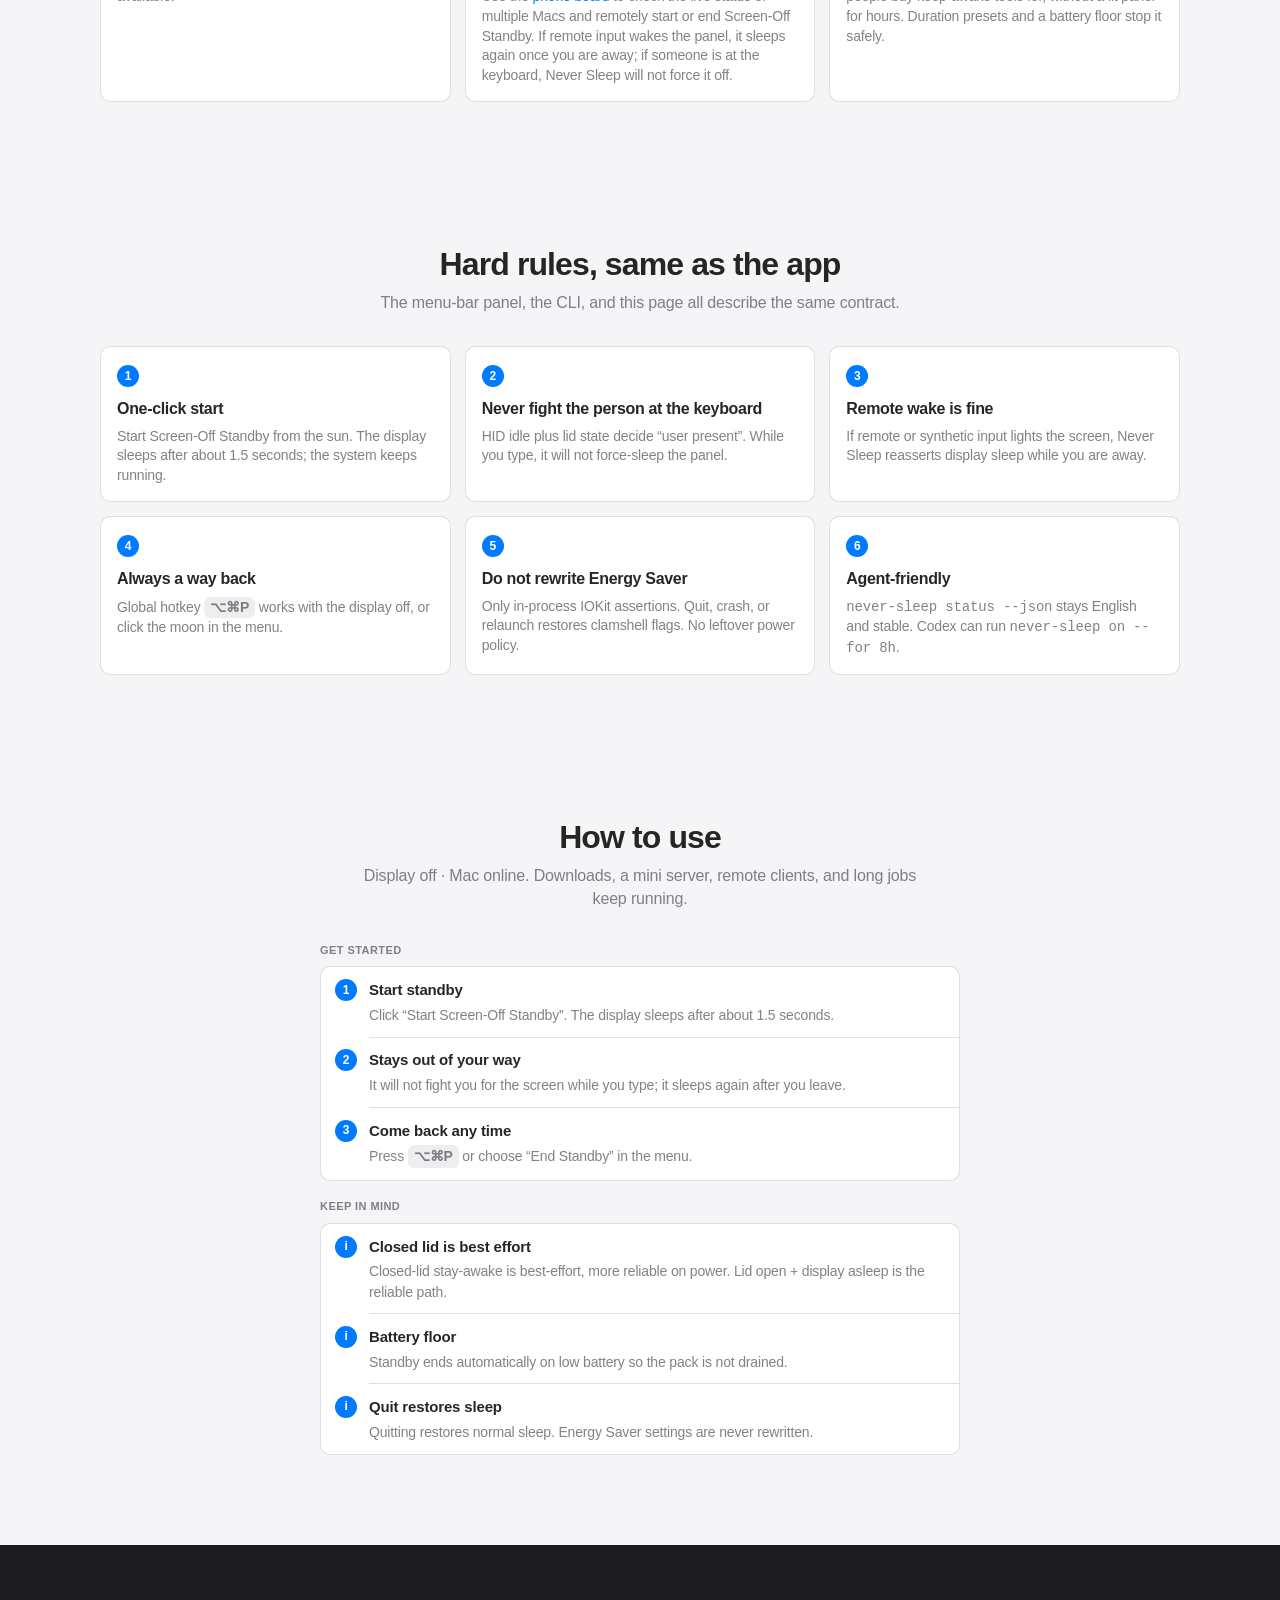
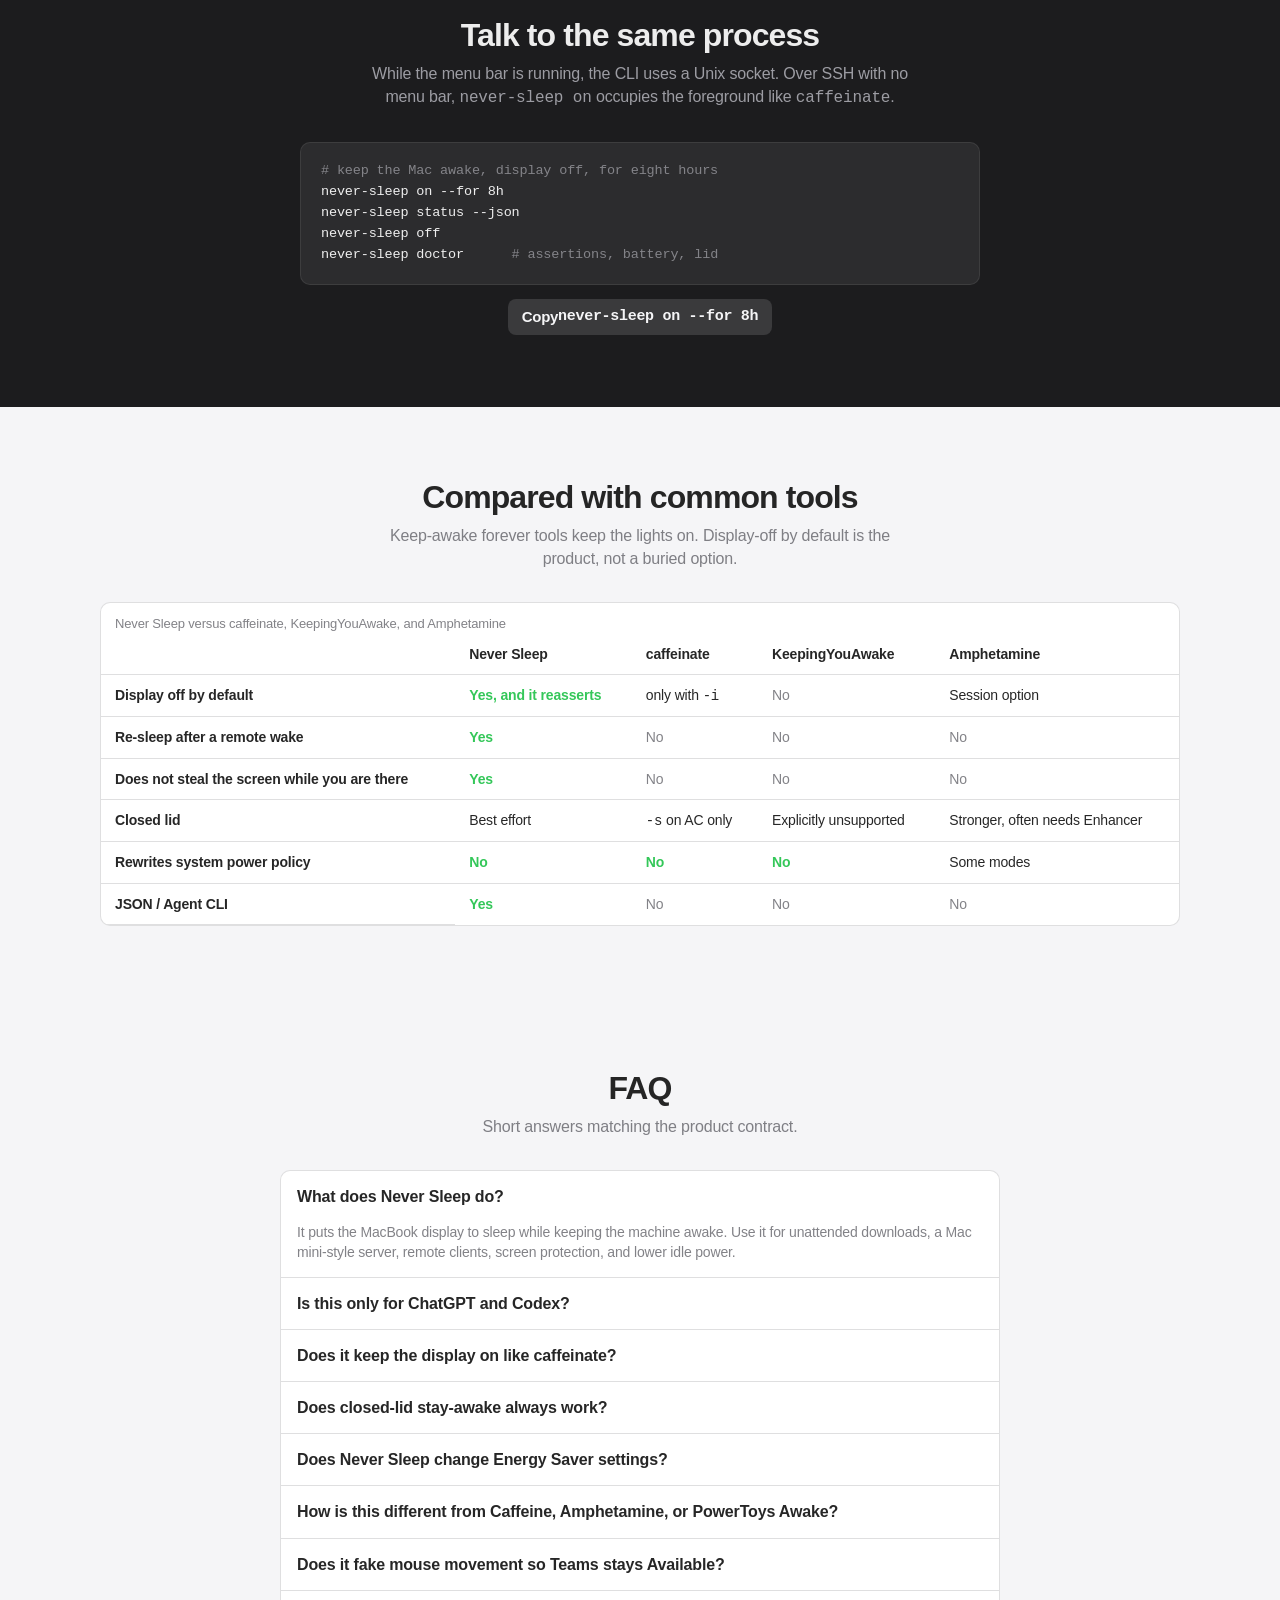
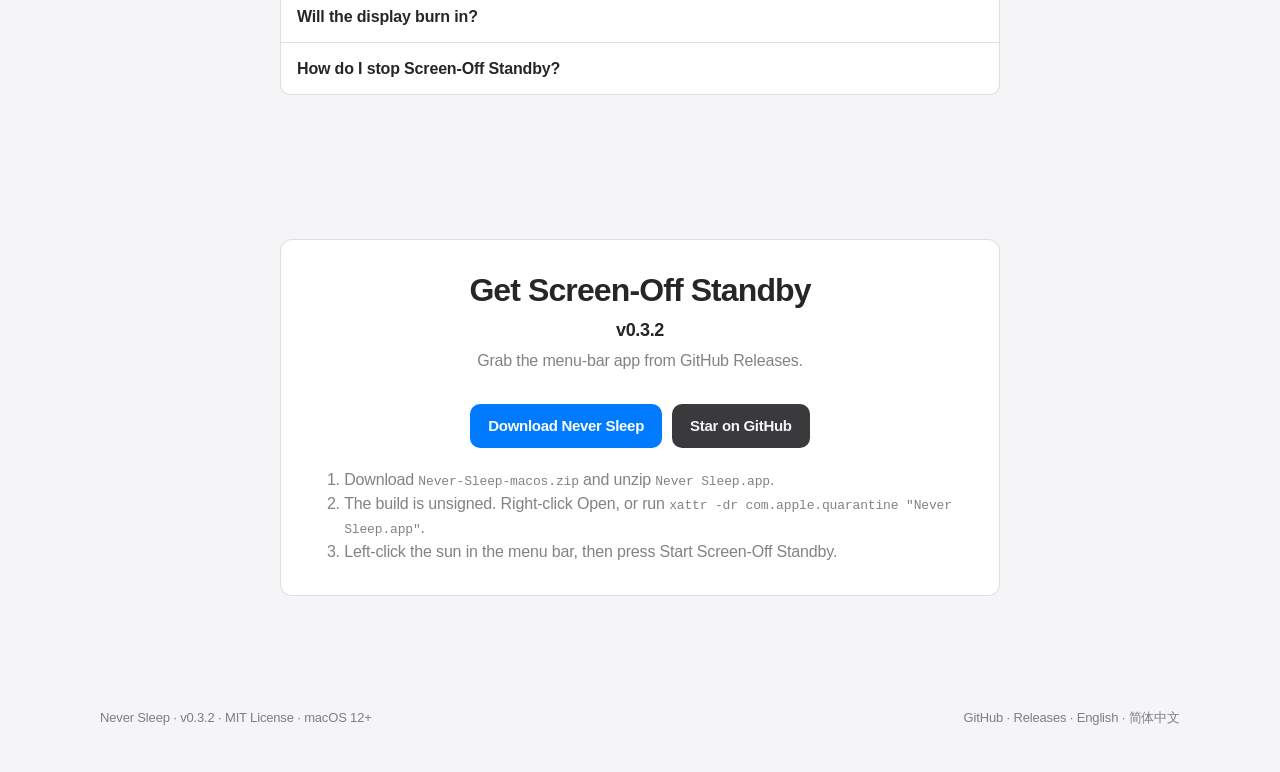
==== commit ddaae277: "Bump version to 0.3.2 in Cargo files and update related documentation" ====
--- a/site/index.html
+++ b/site/index.html
@@ -44,7 +44,7 @@
         "image": "https://xyz-ai.app/never-sleep/assets/og.png",
         "applicationCategory": "UtilitiesApplication",
         "operatingSystem": "macOS 12+",
-        "softwareVersion": "0.3.1",
+        "softwareVersion": "0.3.2",
         "inLanguage": ["en", "zh-Hans"],
         "license": "https://github.com/SeasonXue/mac-never-sleep/blob/main/LICENSE",
         "author": {
@@ -180,7 +180,7 @@
           <a class="btn btn-primary btn-lg" href="https://github.com/SeasonXue/mac-never-sleep/releases/latest">Download for Mac</a>
           <a class="btn btn-ghost btn-lg" href="https://github.com/SeasonXue/mac-never-sleep">View source</a>
         </div>
-        <p class="fine"><span data-release-tag>v0.3.1</span> · macOS 12+ · MIT · unsigned build: right-click Open, or remove the quarantine flag once.</p>
+        <p class="fine"><span data-release-tag>v0.3.2</span> · macOS 12+ · MIT · unsigned build: right-click Open, or remove the quarantine flag once.</p>
       </div>
       <div class="hero-stage">
         <div class="celestial" aria-hidden="true">
@@ -472,7 +472,7 @@
       <div class="wrap">
         <div class="card-block">
           <h2>Get Screen-Off Standby</h2>
-          <p class="release-ver"><a href="https://github.com/SeasonXue/mac-never-sleep/releases/latest" data-release-tag>v0.3.1</a></p>
+          <p class="release-ver"><a href="https://github.com/SeasonXue/mac-never-sleep/releases/latest" data-release-tag>v0.3.2</a></p>
           <p class="section-lead">Grab the menu-bar app from GitHub Releases.</p>
           <div class="cta-row">
             <a class="btn btn-primary btn-lg" href="https://github.com/SeasonXue/mac-never-sleep/releases/latest">Download Never Sleep</a>
@@ -490,7 +490,7 @@
 
   <footer class="site-footer">
     <div class="wrap">
-      <p>Never Sleep · <span data-release-tag>v0.3.1</span> · MIT License · macOS 12+</p>
+      <p>Never Sleep · <span data-release-tag>v0.3.2</span> · MIT License · macOS 12+</p>
       <p>
         <a href="https://github.com/SeasonXue/mac-never-sleep">GitHub</a>
         · <a href="https://github.com/SeasonXue/mac-never-sleep/releases/latest">Releases</a>
--- a/site/assets/style.css
+++ b/site/assets/style.css
@@ -595,8 +595,11 @@
 .board-page .active .device-meta > div { border-color: #3a3a3c; }
 .board-page .device-actions { display: block; margin-top: 20px; }
 .board-page .device-actions button { width: 100%; }
+.board-page .device-actions button[data-cmd="sleep_display"] { margin-top: 8px; }
 .board-page .btn-danger { background: #f5f5f7; color: #1c1c1e; border: 1px solid #ddd; }
 .board-page .forget { display: block; margin: 16px auto 0; color: #86868b; min-height: 44px; }
 .board-page [hidden] { display: none !important; }
 .board-page button:focus-visible, .board-page input:focus-visible { outline: 3px solid #007aff; outline-offset: 3px; }
 @media(max-width: 440px) { .board-page .pair-form { flex-direction: column; } .board-page .pair-form input, .board-page .pair-form button { width: 100%; } }
+
+.device-sleep-note { font-size: 13px; line-height: 1.5; margin: 12px 0 0; }
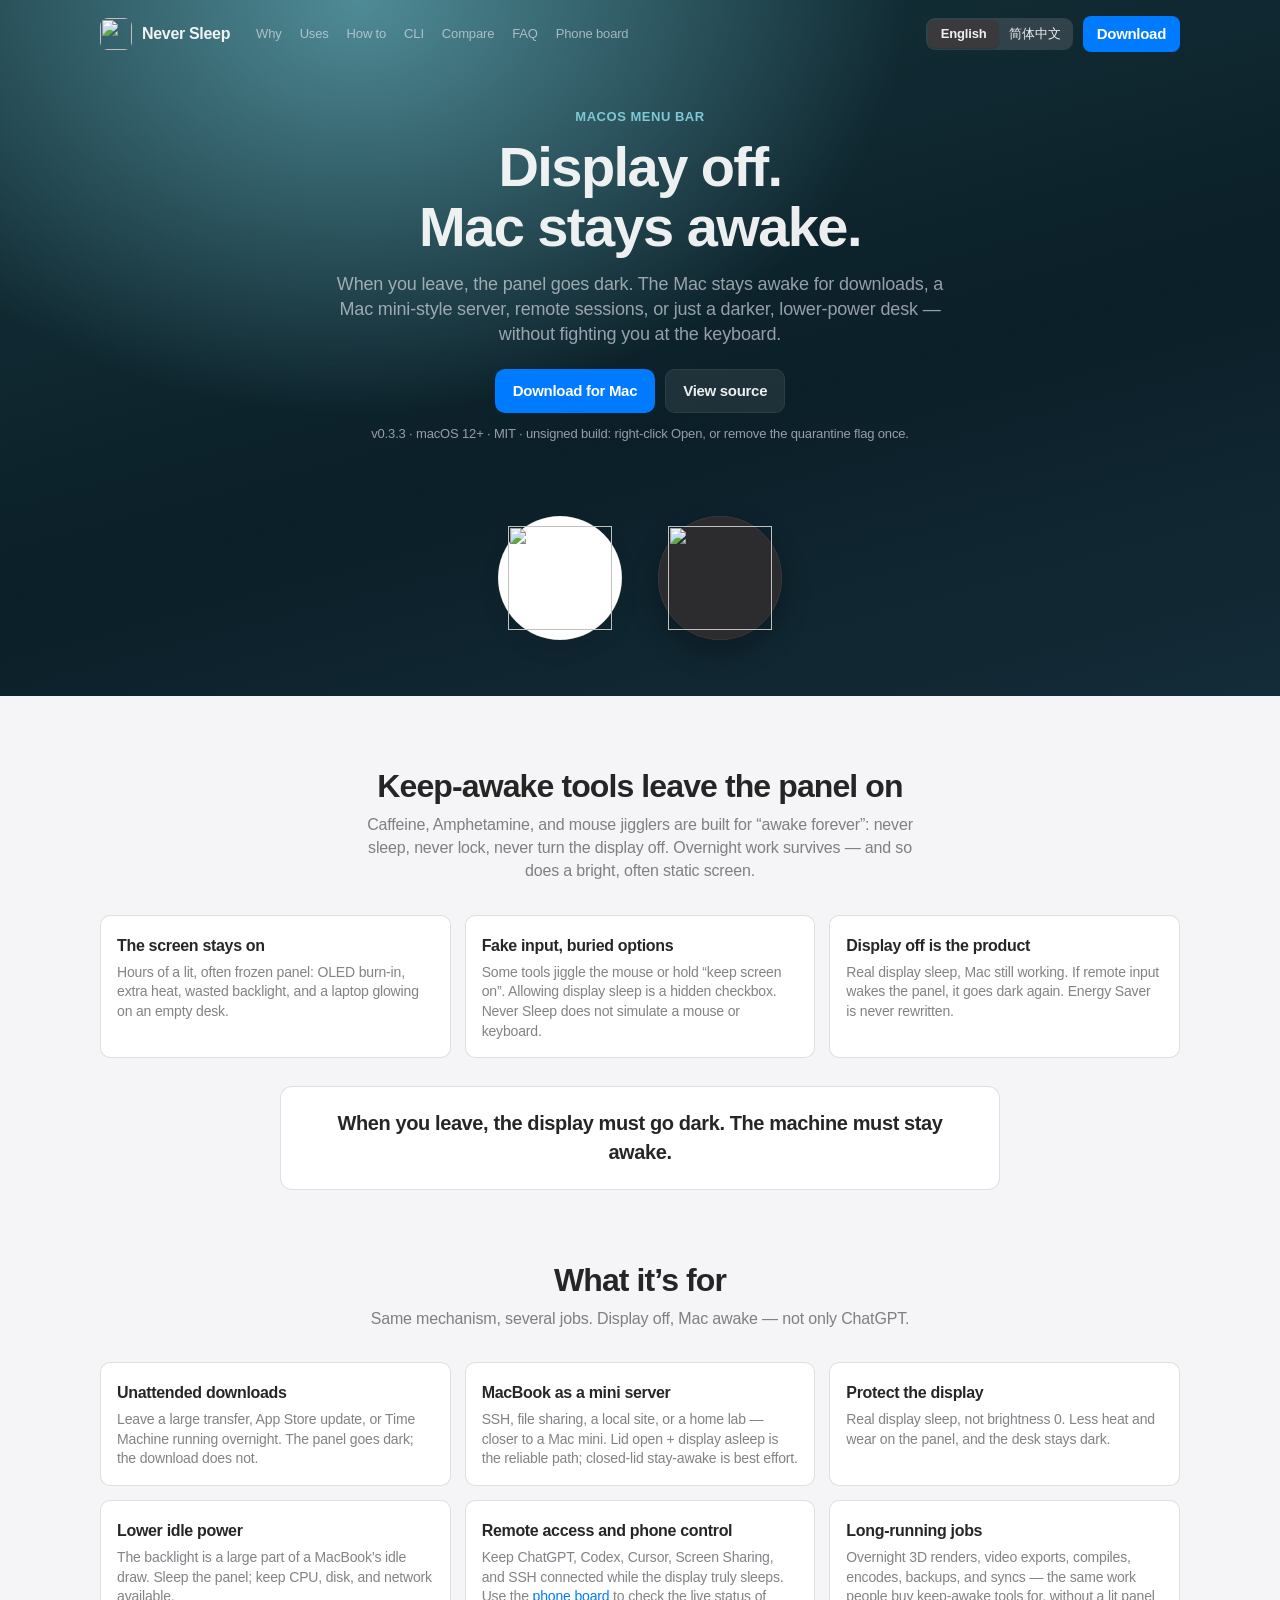
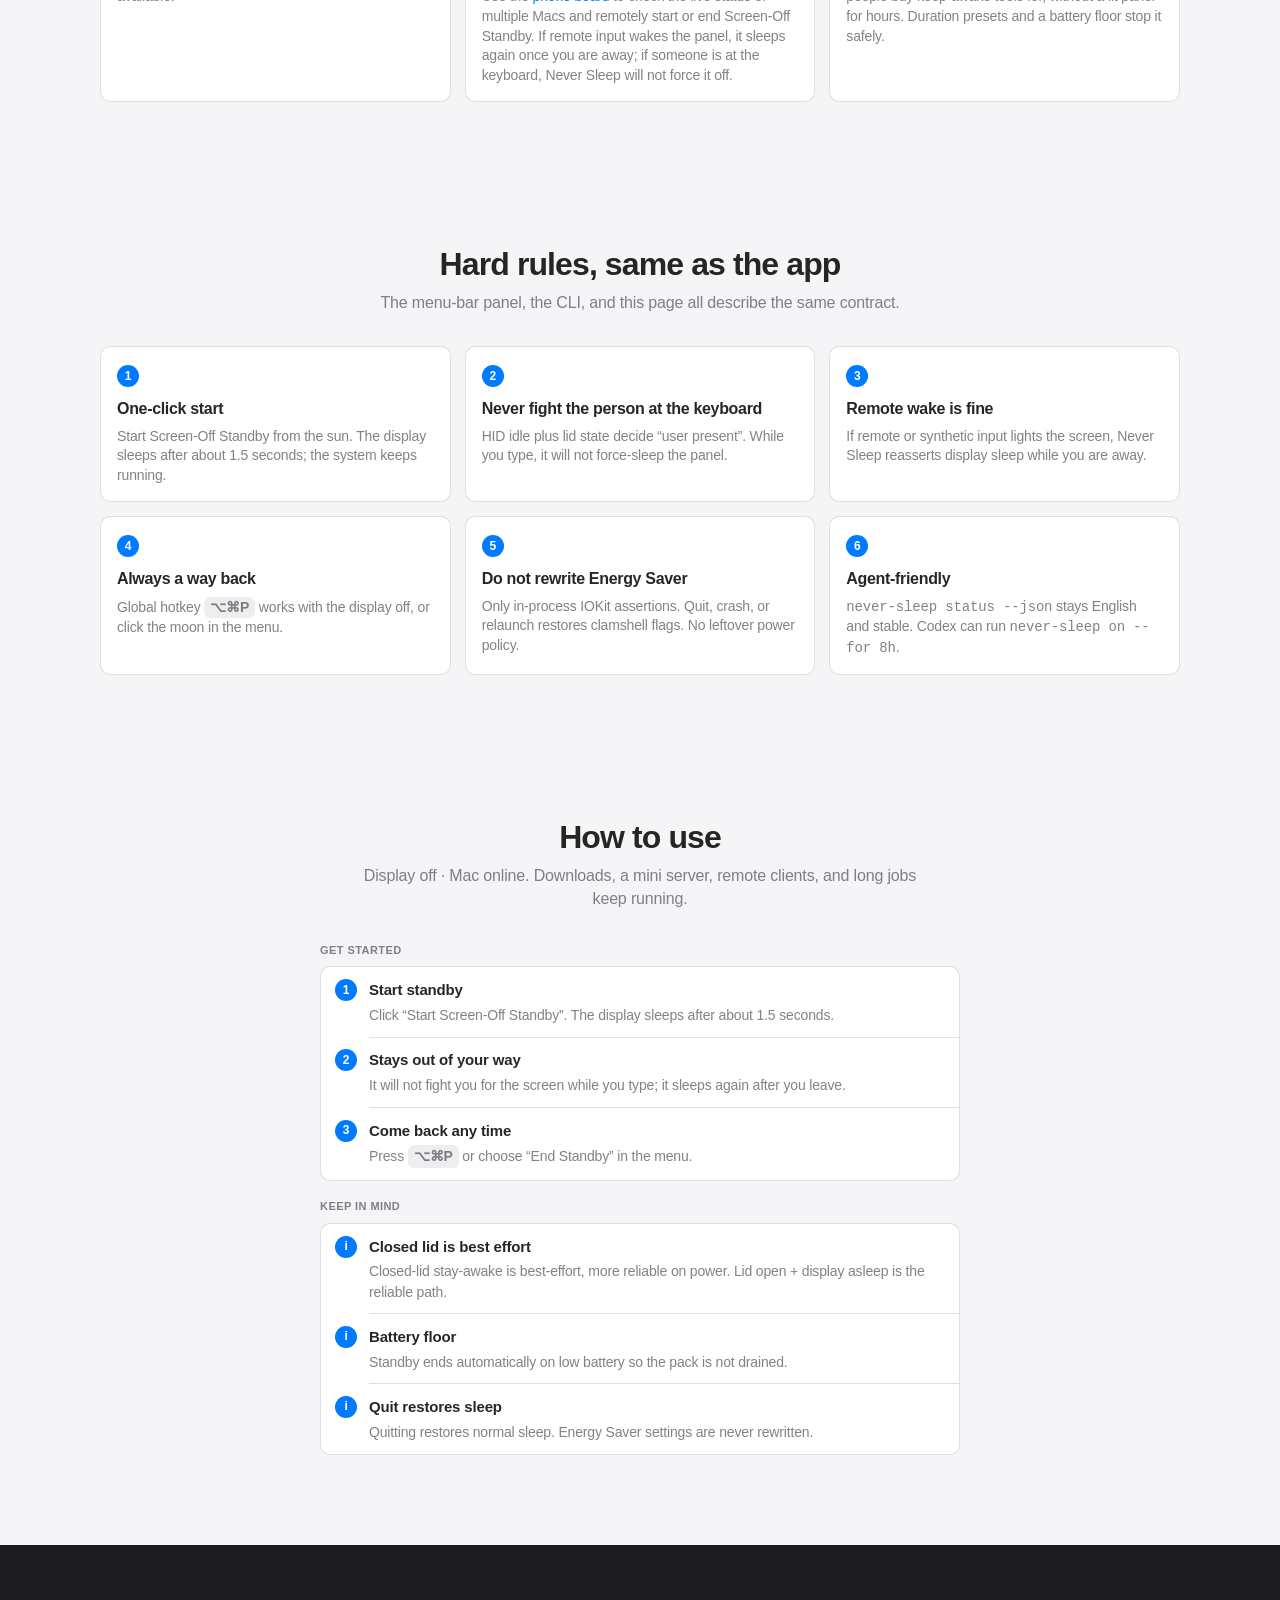
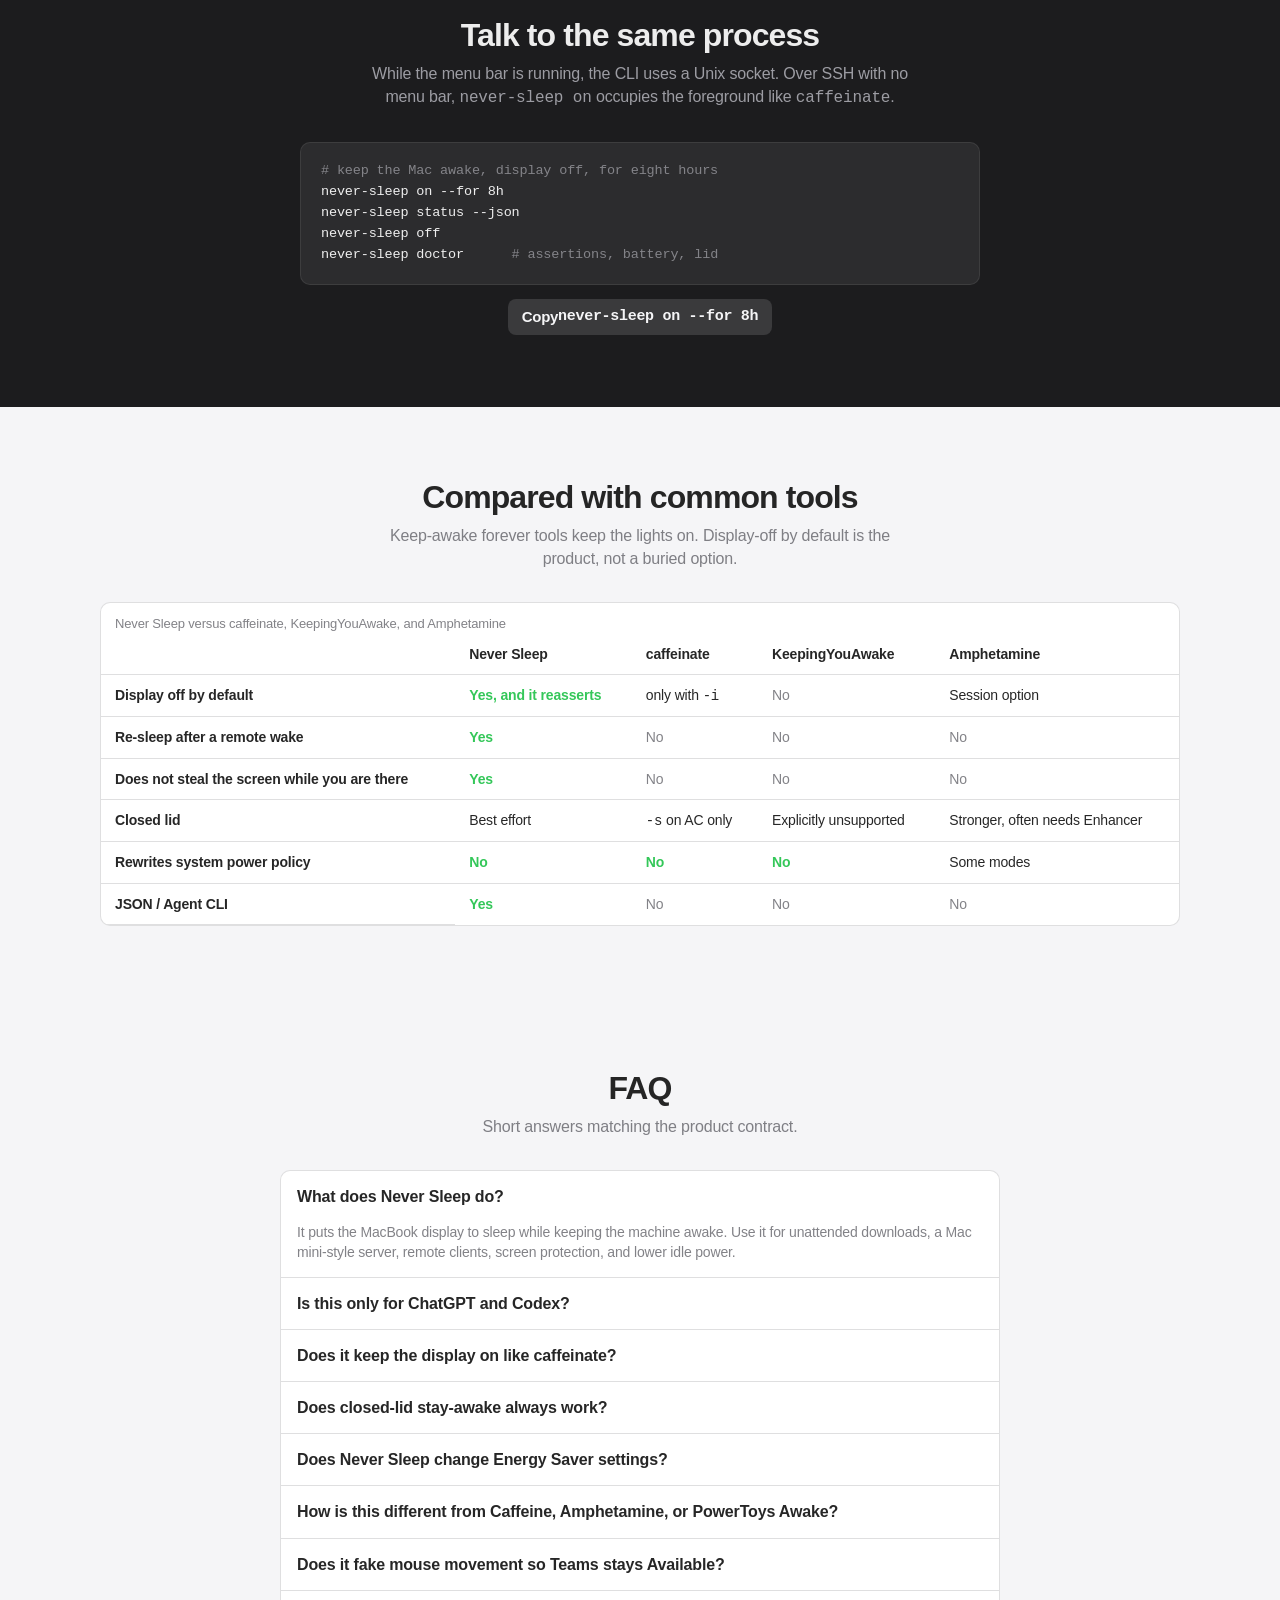
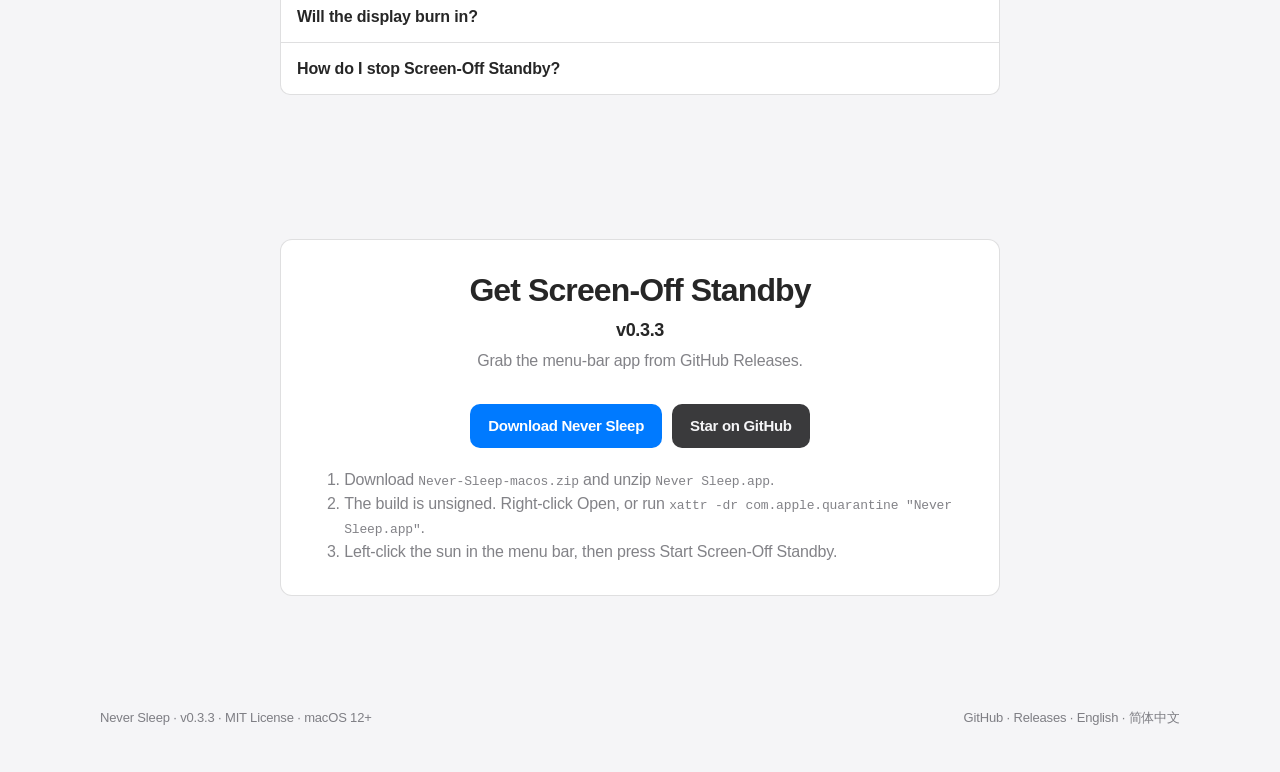
==== commit 554e3dd4: "Bump version to 0.3.3 and update related documentation; refactor tests and improve board rendering l" ====
--- a/site/index.html
+++ b/site/index.html
@@ -44,7 +44,7 @@
         "image": "https://xyz-ai.app/never-sleep/assets/og.png",
         "applicationCategory": "UtilitiesApplication",
         "operatingSystem": "macOS 12+",
-        "softwareVersion": "0.3.2",
+        "softwareVersion": "0.3.3",
         "inLanguage": ["en", "zh-Hans"],
         "license": "https://github.com/SeasonXue/mac-never-sleep/blob/main/LICENSE",
         "author": {
@@ -180,7 +180,7 @@
           <a class="btn btn-primary btn-lg" href="https://github.com/SeasonXue/mac-never-sleep/releases/latest">Download for Mac</a>
           <a class="btn btn-ghost btn-lg" href="https://github.com/SeasonXue/mac-never-sleep">View source</a>
         </div>
-        <p class="fine"><span data-release-tag>v0.3.2</span> · macOS 12+ · MIT · unsigned build: right-click Open, or remove the quarantine flag once.</p>
+        <p class="fine"><span data-release-tag>v0.3.3</span> · macOS 12+ · MIT · unsigned build: right-click Open, or remove the quarantine flag once.</p>
       </div>
       <div class="hero-stage">
         <div class="celestial" aria-hidden="true">
@@ -472,7 +472,7 @@
       <div class="wrap">
         <div class="card-block">
           <h2>Get Screen-Off Standby</h2>
-          <p class="release-ver"><a href="https://github.com/SeasonXue/mac-never-sleep/releases/latest" data-release-tag>v0.3.2</a></p>
+          <p class="release-ver"><a href="https://github.com/SeasonXue/mac-never-sleep/releases/latest" data-release-tag>v0.3.3</a></p>
           <p class="section-lead">Grab the menu-bar app from GitHub Releases.</p>
           <div class="cta-row">
             <a class="btn btn-primary btn-lg" href="https://github.com/SeasonXue/mac-never-sleep/releases/latest">Download Never Sleep</a>
@@ -490,7 +490,7 @@
 
   <footer class="site-footer">
     <div class="wrap">
-      <p>Never Sleep · <span data-release-tag>v0.3.2</span> · MIT License · macOS 12+</p>
+      <p>Never Sleep · <span data-release-tag>v0.3.3</span> · MIT License · macOS 12+</p>
       <p>
         <a href="https://github.com/SeasonXue/mac-never-sleep">GitHub</a>
         · <a href="https://github.com/SeasonXue/mac-never-sleep/releases/latest">Releases</a>
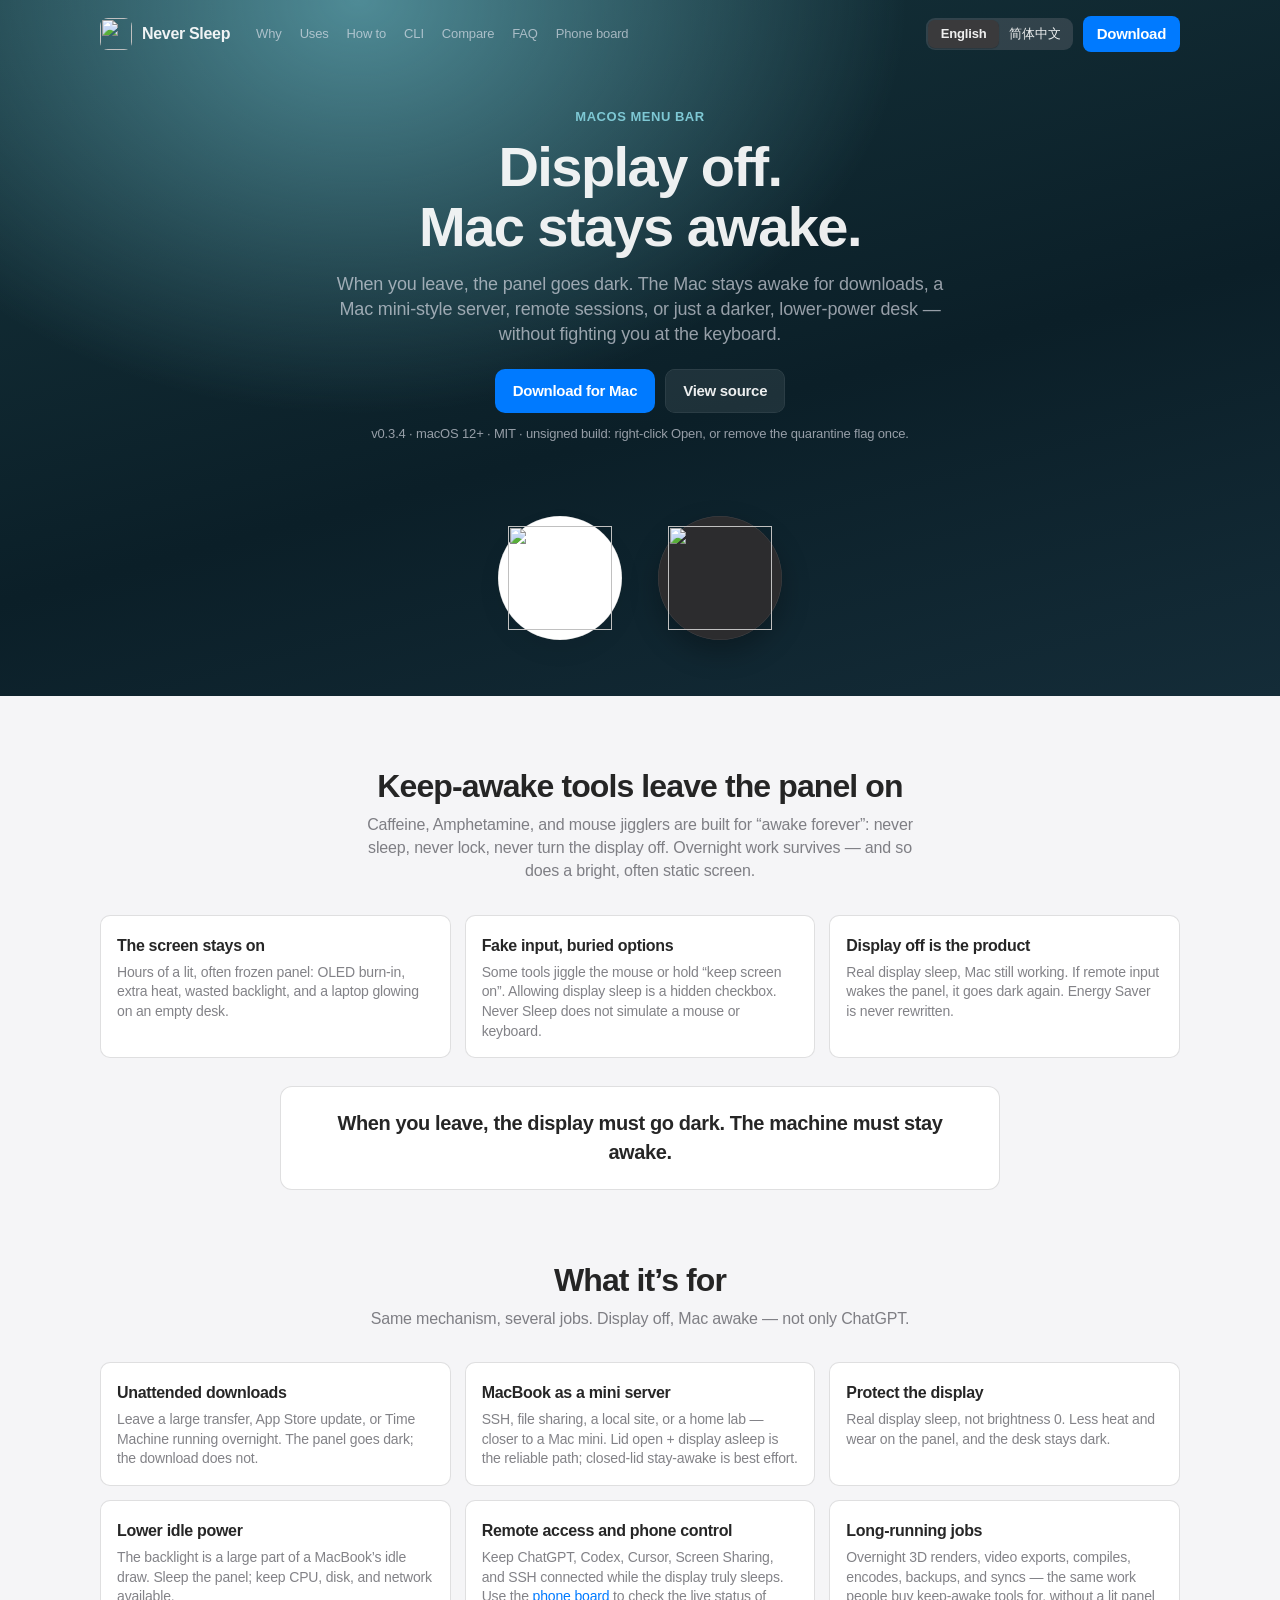
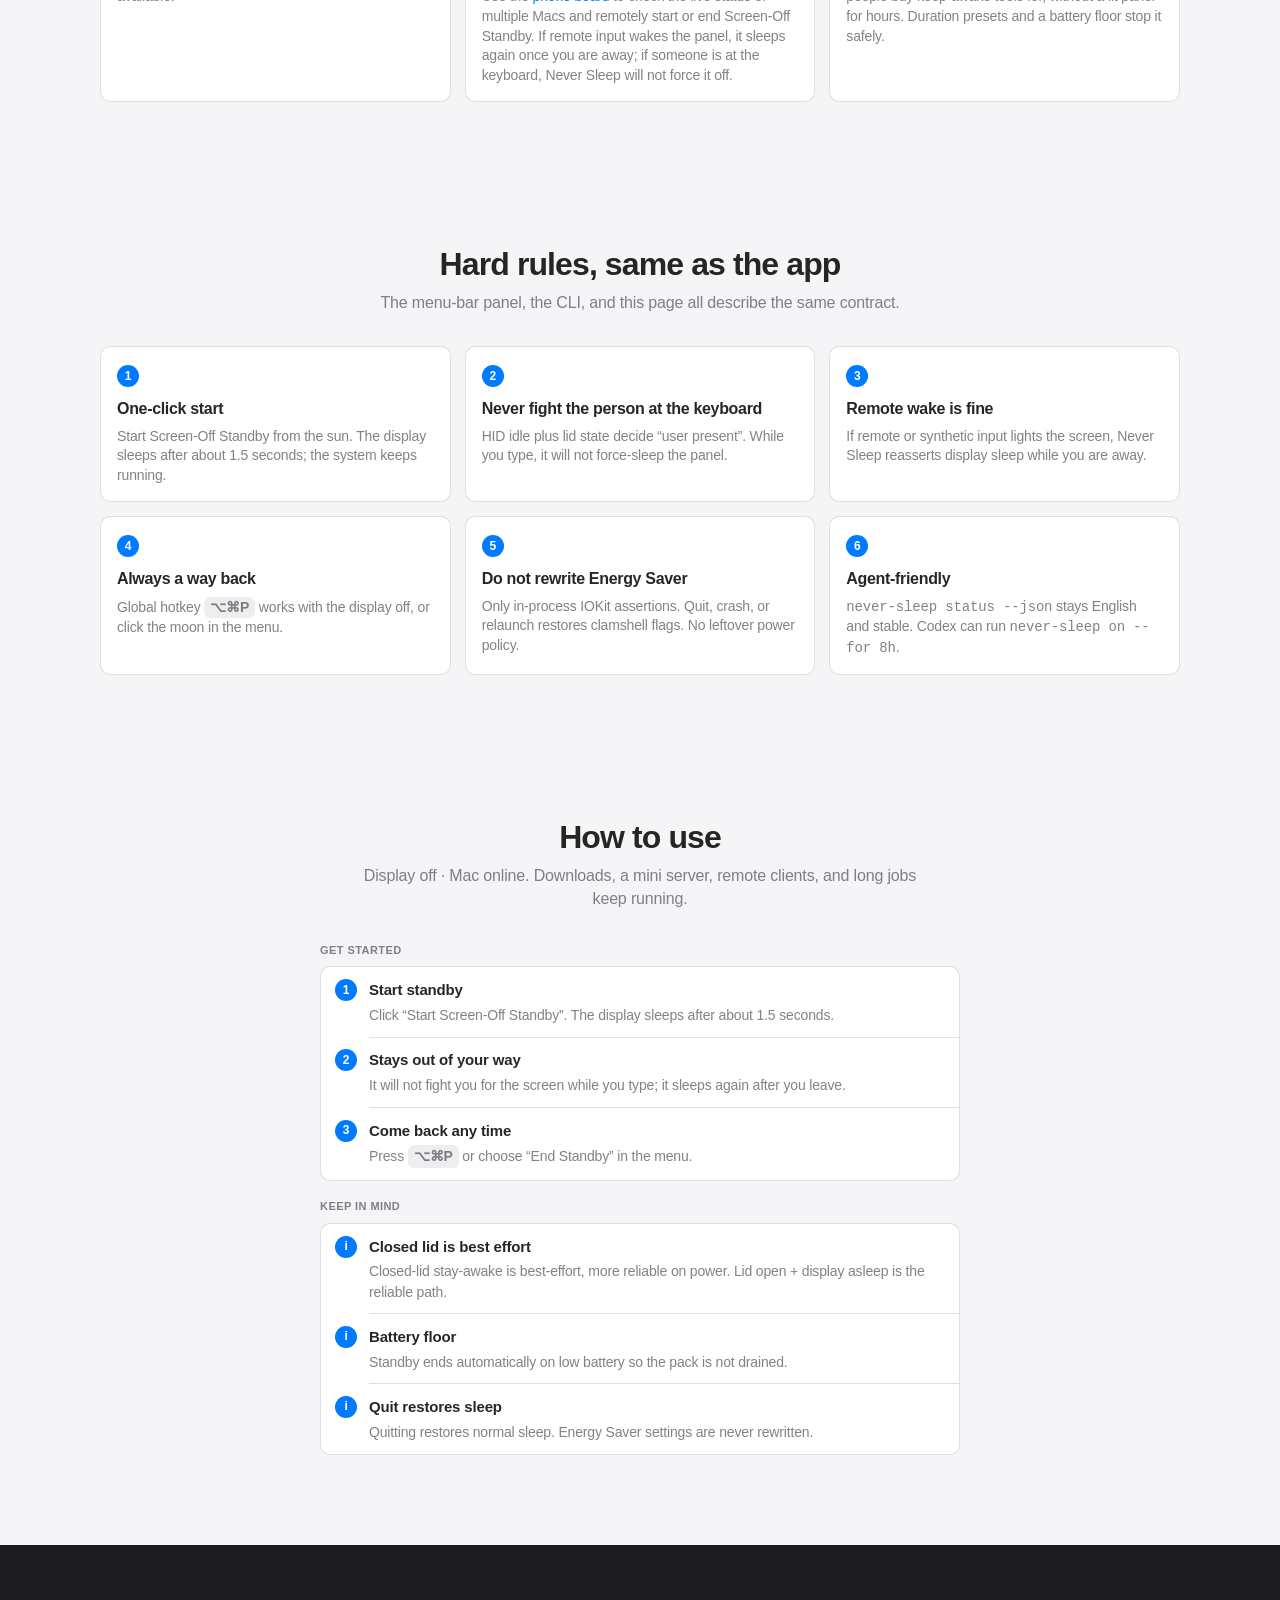
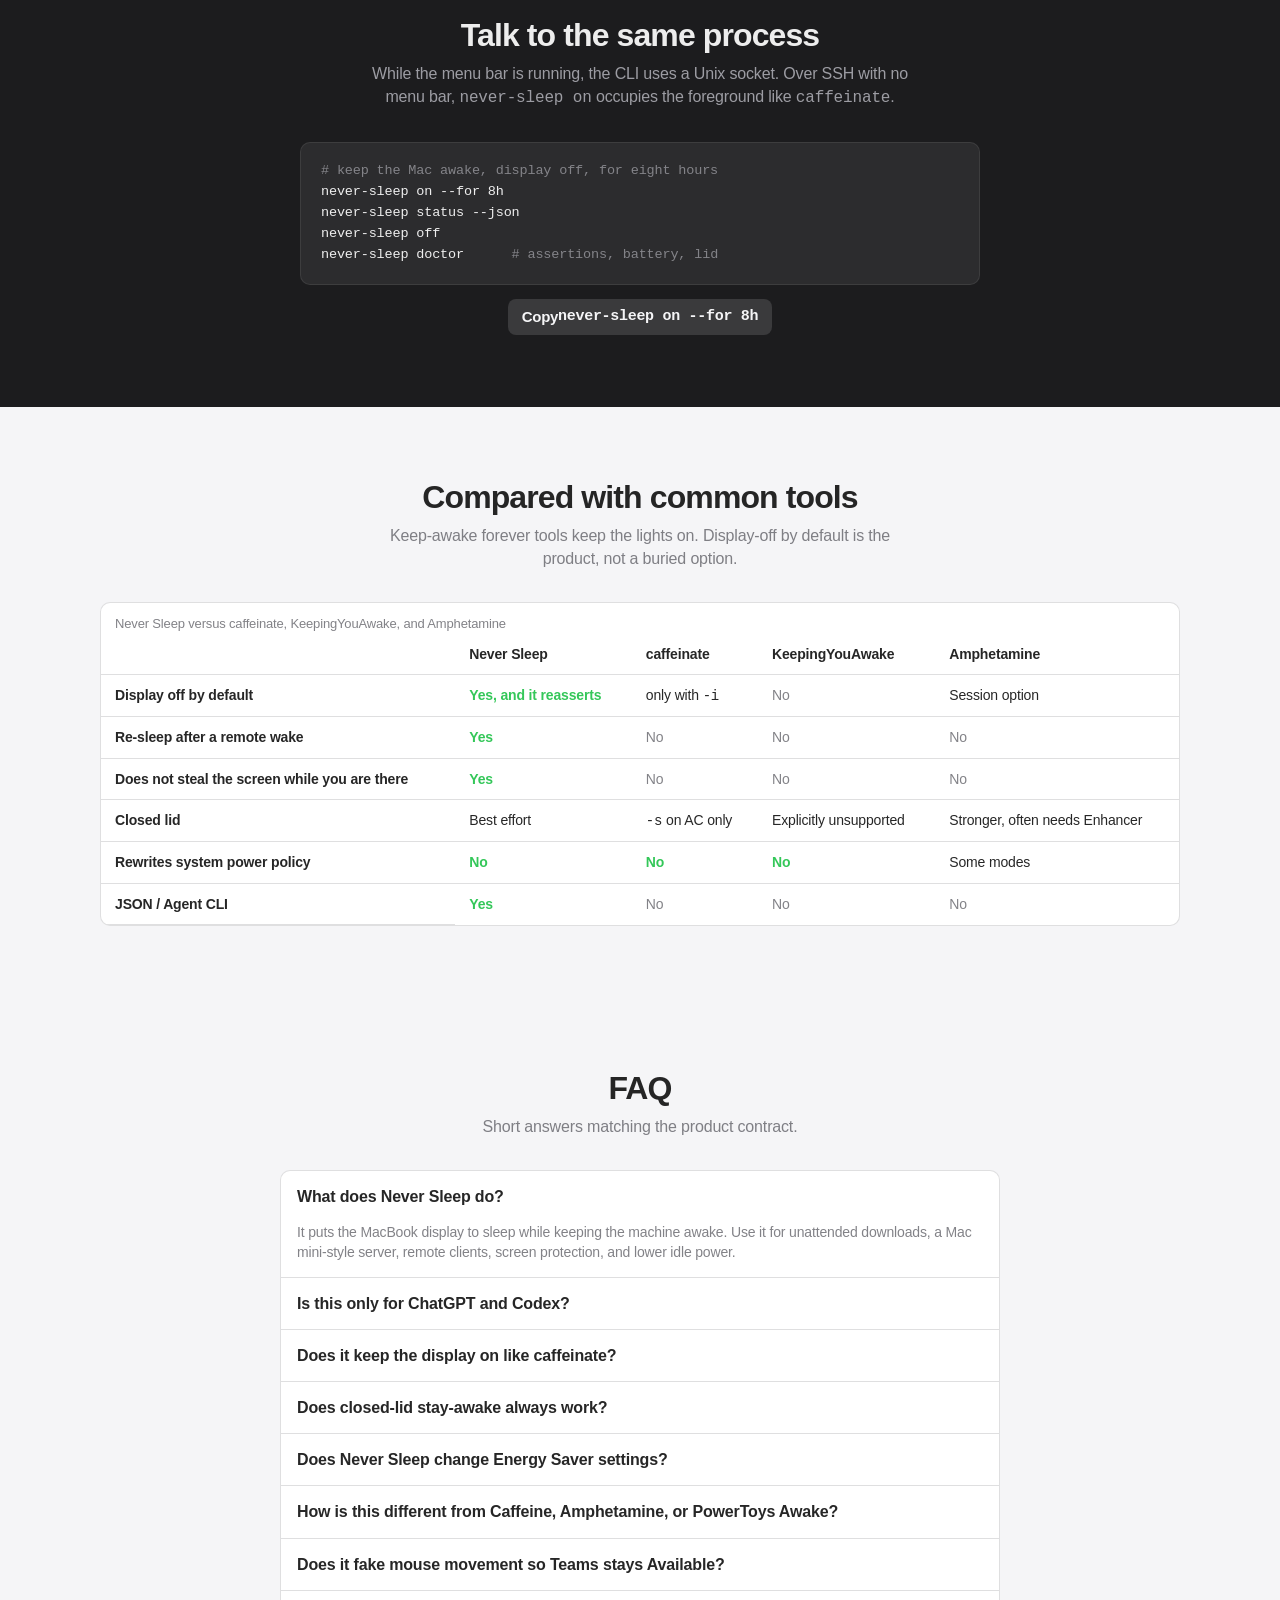
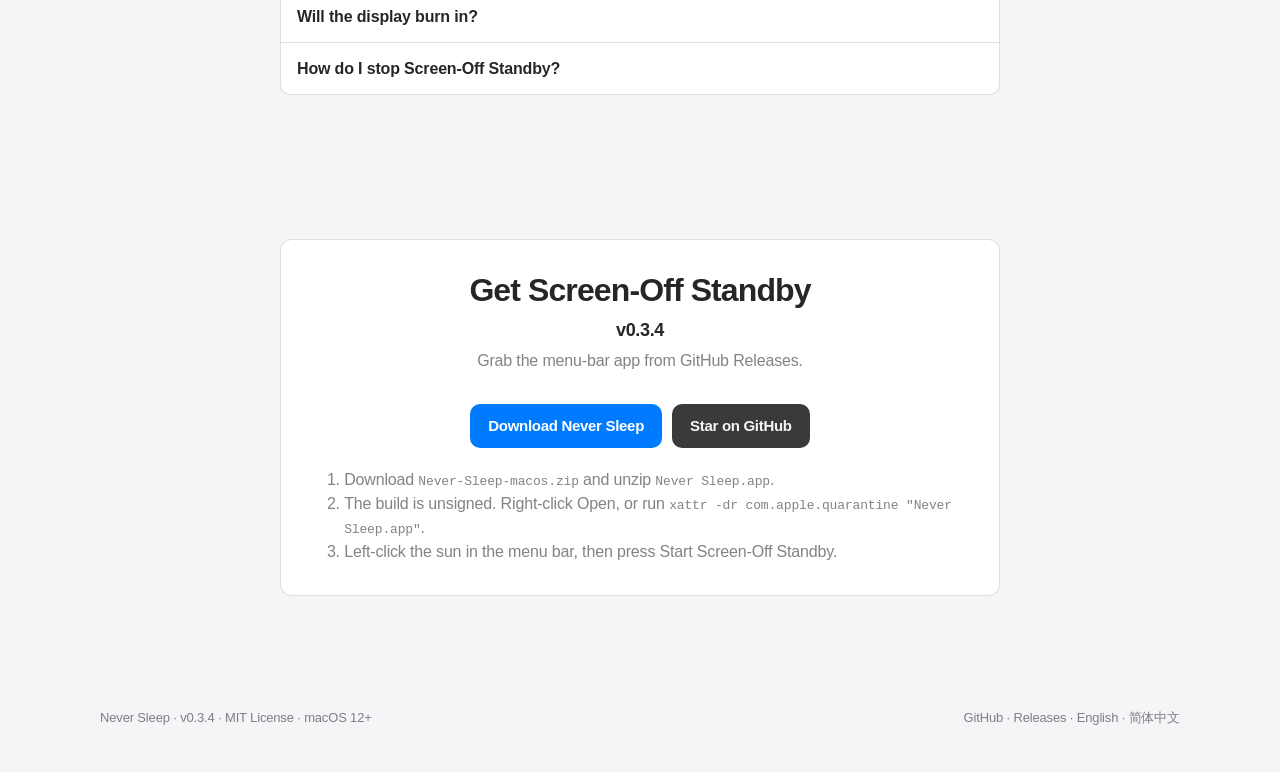
==== commit 5ed04c31: "feat: bump version to 0.3.4 and update related files; implement version bump script" ====
--- a/site/index.html
+++ b/site/index.html
@@ -44,7 +44,7 @@
         "image": "https://xyz-ai.app/never-sleep/assets/og.png",
         "applicationCategory": "UtilitiesApplication",
         "operatingSystem": "macOS 12+",
-        "softwareVersion": "0.3.3",
+        "softwareVersion": "0.3.4",
         "inLanguage": ["en", "zh-Hans"],
         "license": "https://github.com/SeasonXue/mac-never-sleep/blob/main/LICENSE",
         "author": {
@@ -180,7 +180,7 @@
           <a class="btn btn-primary btn-lg" href="https://github.com/SeasonXue/mac-never-sleep/releases/latest">Download for Mac</a>
           <a class="btn btn-ghost btn-lg" href="https://github.com/SeasonXue/mac-never-sleep">View source</a>
         </div>
-        <p class="fine"><span data-release-tag>v0.3.3</span> · macOS 12+ · MIT · unsigned build: right-click Open, or remove the quarantine flag once.</p>
+        <p class="fine"><span data-release-tag>v0.3.4</span> · macOS 12+ · MIT · unsigned build: right-click Open, or remove the quarantine flag once.</p>
       </div>
       <div class="hero-stage">
         <div class="celestial" aria-hidden="true">
@@ -472,7 +472,7 @@
       <div class="wrap">
         <div class="card-block">
           <h2>Get Screen-Off Standby</h2>
-          <p class="release-ver"><a href="https://github.com/SeasonXue/mac-never-sleep/releases/latest" data-release-tag>v0.3.3</a></p>
+          <p class="release-ver"><a href="https://github.com/SeasonXue/mac-never-sleep/releases/latest" data-release-tag>v0.3.4</a></p>
           <p class="section-lead">Grab the menu-bar app from GitHub Releases.</p>
           <div class="cta-row">
             <a class="btn btn-primary btn-lg" href="https://github.com/SeasonXue/mac-never-sleep/releases/latest">Download Never Sleep</a>
@@ -490,7 +490,7 @@
 
   <footer class="site-footer">
     <div class="wrap">
-      <p>Never Sleep · <span data-release-tag>v0.3.3</span> · MIT License · macOS 12+</p>
+      <p>Never Sleep · <span data-release-tag>v0.3.4</span> · MIT License · macOS 12+</p>
       <p>
         <a href="https://github.com/SeasonXue/mac-never-sleep">GitHub</a>
         · <a href="https://github.com/SeasonXue/mac-never-sleep/releases/latest">Releases</a>
